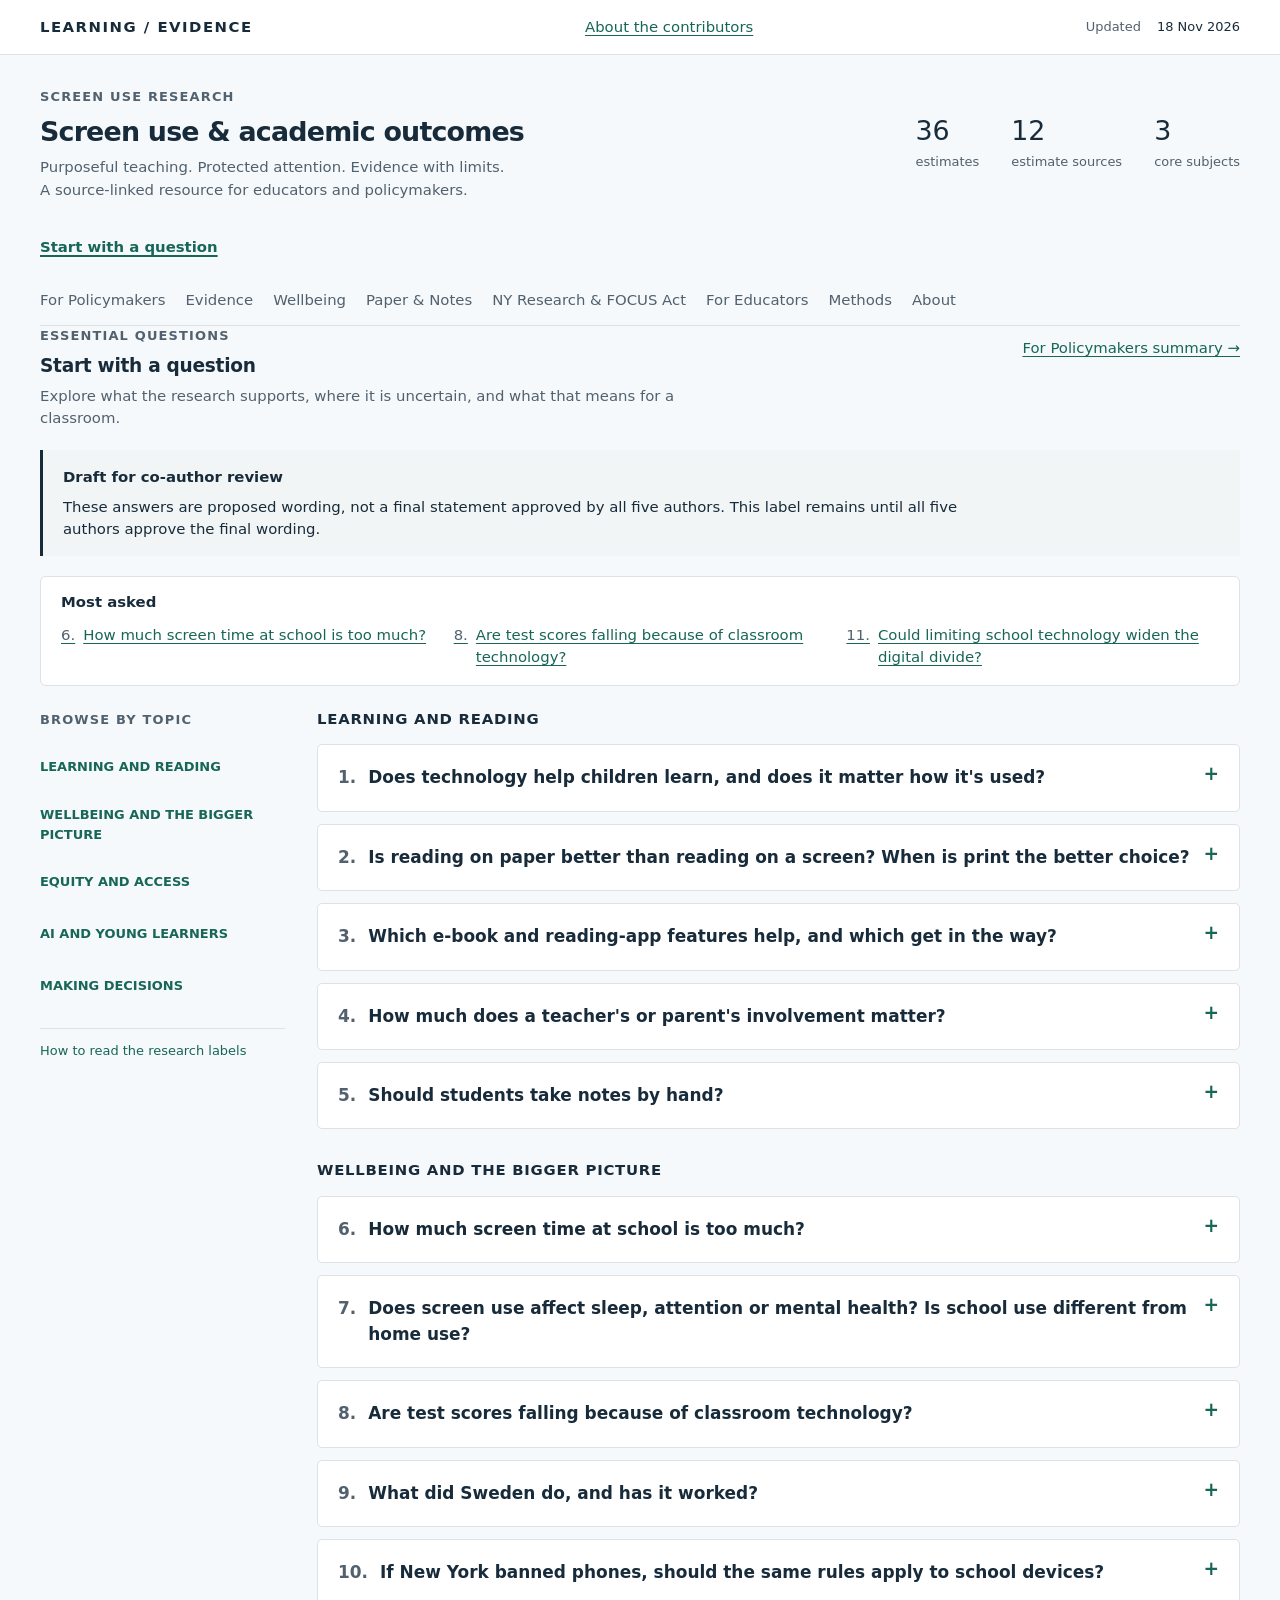
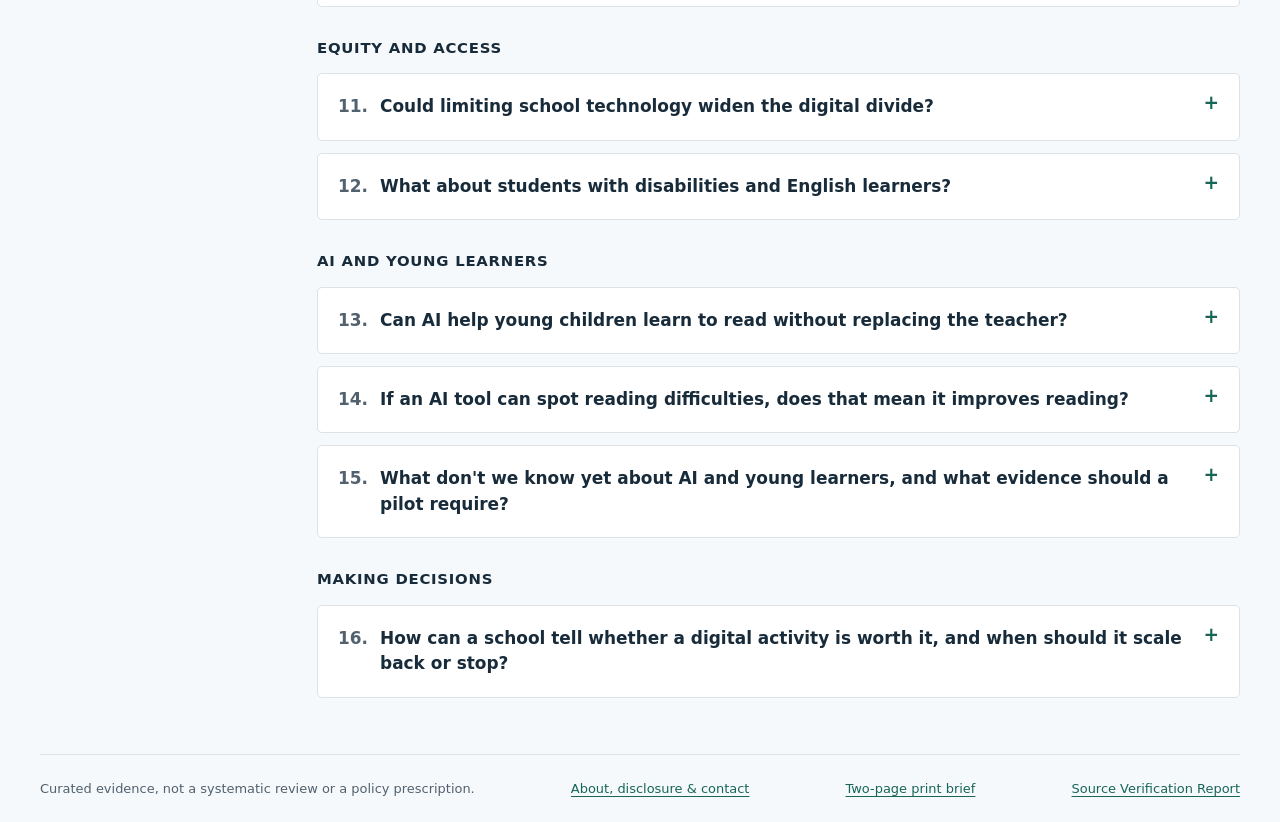
==== site/index.html @ 95aace60 "Publish personalized-instruction evidence and policy updates Co-authored-by: Perplexity <noreply@per" ====
<!doctype html>
<html lang="en">
<head>
  <meta charset="utf-8"><meta name="viewport" content="width=device-width,initial-scale=1">
  <meta name="description" content="Compare goal-directed technology use and screen exposure with source-linked academic evidence, quality assessments and independent cohort filters.">
  <title>Screen use & academic outcomes | Evidence for policymakers</title>
  <link rel="preconnect" href="https://api.fontshare.com">
  <link href="https://api.fontshare.com/v2/css?f[]=satoshi@400,500,700&display=swap" rel="stylesheet">
  <link href="style.css?v=20261117-reading" rel="stylesheet">
  <link href="policy.css?v=20261118-equity" rel="stylesheet">
  <link href="questions.css?v=20261118-questions" rel="stylesheet">
  <script src="data.js" defer></script><script src="policy-data.js?v=20261118-studies" defer></script><script src="personalized-data.js?v=20261118-draft" defer></script><script src="app.js?v=20261118-questions" defer></script><script src="practice.js?v=20261117-policy" defer></script><script src="reading.js?v=20261118-personalized" defer></script><script src="pulling-back.js?v=20261118-studies" defer></script><script src="digital-divide.js?v=20261118-equity" defer></script><script src="study-additions.js?v=20261118-studies" defer></script><script src="questions.js?v=20261118-studies" defer></script><script src="personalized-studies.js?v=20261118-draft" defer></script><script src="policy.js?v=20261118-personalized" defer></script><script src="personalized-integration.js?v=20261118-draft" defer></script>
</head>
<body>
<a class="skip" href="#main">Skip to content</a>
<header class="masthead"><span class="wordmark">LEARNING / EVIDENCE</span><a href="#about" data-view="about">About the contributors</a><span class="edition">Updated <span>18 Nov 2026</span></span></header>
<main id="main" tabindex="-1">
  <section class="intro">
    <div><div class="eyebrow">SCREEN USE RESEARCH</div><h1>Screen use & academic outcomes</h1><p>Purposeful teaching. Protected attention. Evidence with limits.<br class="desktop"> A source-linked resource for educators and policymakers.</p></div>
    <div class="inventory" id="inventory"></div>
  </section>
  <a class="questions-entry" href="#questions" data-view="questions" aria-current="page">Start with a question</a>
  <nav class="tabs" aria-label="Dashboard views">
    <button data-testid="tab-policy" id="tab-policy" aria-pressed="false">For Policymakers</button>
    <button data-testid="tab-explorer" id="tab-explorer" aria-pressed="false">Evidence</button>
    <button data-testid="tab-wellbeing" id="tab-wellbeing" aria-pressed="false">Wellbeing</button>
    <button data-testid="tab-analog" id="tab-analog" aria-pressed="false">Paper &amp; Notes</button>
    <button data-testid="tab-emerging" id="tab-emerging" aria-pressed="false">NY Research &amp; FOCUS Act</button>
    <button data-testid="tab-educators" id="tab-educators" aria-pressed="false" aria-controls="educators">For Educators</button>
    <button data-testid="tab-methods" id="tab-methods" aria-pressed="false">Methods</button>
    <button data-testid="tab-about" id="tab-about" aria-pressed="false">About</button>
  </nav>
  <section id="questions" aria-label="Essential Questions"></section>
  <section id="policy" hidden aria-label="For Policymakers"></section>
  <section id="wellbeing" hidden aria-label="Wellbeing Context"></section>
  <section id="emerging" hidden aria-label="Emerging New York Research and Policy Implications"></section>
  <section id="analog" hidden aria-label="Paper and Note-Taking"></section>
  <section id="about" hidden aria-label="About the contributors"></section>
  <div id="explorer" hidden>
    <div class="scopebar"><div class="presetgroup"><span class="muted">Start with</span><button data-preset="primary" class="preset active">Primary school</button><button data-preset="pisa" class="preset">PISA context</button><button data-preset="umbrella" class="preset">Umbrella findings</button><button data-preset="all" class="preset">All evidence</button></div><button id="reset" class="textbutton" data-testid="button-reset">Reset filters ↺</button></div>
    <aside class="caution"><span class="caution-title">Compare carefully</span><span>Intervention gains ≠ observational associations. PISA points, correlations and standardized effects stay separate. Panels are not head-to-head trials.</span></aside>
    <aside class="audit-notice">Source verification notes identify missing intervals, scope issues and a secondary-only estimate. PISA score differences display as whole points; CSV downloads retain source precision. <a href="#methods" data-view="methods">Read the verification notes before using the numbers.</a></aside>
    <section class="compare" aria-label="Side-by-side evidence comparison"><article class="panel a" id="panel-A"></article><article class="panel b" id="panel-B"></article></section>
    <section class="evidence">
      <div class="tabletop"><div><h2>Evidence register <span id="row-count" class="count"></span></h2><p class="small muted">Rows matching either panel. Select a finding to inspect the evidence.</p></div><div class="tabletools"><label class="searchbox"><span class="sr-only">Search findings, sources or countries</span><input id="search" data-testid="input-search" placeholder="Search findings or countries…" type="search"></label><button id="export" data-testid="button-export" class="outlined">Export CSV ↓</button></div></div>
      <div class="qualitybar"><label><input type="checkbox" id="exclude" data-testid="checkbox-quality"> Hide reporting-concern estimates</label><span>Quality labels are source-reported, not a new grading system.</span></div>
      <div class="tablewrap" tabindex="0" aria-label="Evidence table; scroll horizontally for all columns"><table><thead><tr id="table-head"></tr></thead><tbody id="table-body"></tbody></table></div>
      <div class="tablefoot"><span id="table-status" role="status" aria-live="polite"></span><span>NR = not reported or not extracted · 95% confidence intervals</span></div>
    </section>
    <section class="interpretation"><h2>Read the pattern, not just the number.</h2><div class="interpret-grid">
      <div><span class="micro">PRIMARY SCHOOL</span><h3>Small gains, sensitive to study quality</h3><p>Mobile literacy/numeracy interventions averaged d = 0.24. Removing five high-risk studies reduced the estimate to d = 0.14, with a confidence interval crossing zero. <a href="https://onlinelibrary.wiley.com/doi/10.1002/cl2.1417" target="_blank" rel="noopener">Dorris et al. ↗</a></p></div>
      <div><span class="micro">PISA CONTEXT</span><h3>A mixed pattern: limited use, heavier use and distraction</h3><p>Up to one hour of school learning use was associated with +14 mathematics points; leisure use also had a positive adjusted association (+10), each versus none. Learning use of 5–7 hours versus 3–5 hours was associated with −10 points. These are different observational comparisons, not a recommended dose or causal effects. <a href="https://www.oecd.org/en/publications/pisa-2022-results-volume-ii_a97db61c-en/full-report/component-12.html" target="_blank" rel="noopener">OECD ↗</a> <a href="#record-P4">Inspect heavier-use contrasts</a>.</p></div>
    </div></section>
  </div>
  <section id="educators" hidden aria-labelledby="educators-heading">
    <div class="educators-heading"><h2 id="educators-heading">For Educators</h2><p>Explore classroom applications, examine early-reading research, and reflect on instructional value.</p></div>
    <nav class="educator-tabs" aria-label="Educator tools">
      <button data-testid="tab-practice" id="tab-practice" aria-pressed="false" aria-controls="practice">Research to Classroom Practice</button>
      <button data-testid="tab-added" id="tab-added" aria-pressed="false" aria-controls="added">Instructional Added Value</button>
      <button data-testid="tab-reading" id="tab-reading" aria-pressed="false" aria-controls="reading">Early Reading Evidence</button>
      <button data-testid="tab-reflection" id="tab-reflection" aria-pressed="false" aria-controls="reflection">Added Value &amp; Opportunity Cost</button>
    </nav>
    <section id="practice" hidden aria-label="Research to Classroom Practice"></section>
    <section id="added" hidden aria-label="Instructional Added Value"></section>
    <section id="reading" hidden aria-label="Early Reading Evidence"></section>
    <section id="reflection" hidden aria-label="Added Value and Opportunity Cost"></section>
  </section>
  <section id="methods" hidden></section>
  <footer><span>Curated evidence, not a systematic review or a policy prescription.</span><a href="#about" data-view="about">About, disclosure & contact</a><a href="leave-behind.html">Two-page print brief</a><a href="source-verification-report.md">Source Verification Report</a></footer>
</main>
<dialog id="detail"><div id="detail-content"></div></dialog>
<div id="toast" role="status" aria-live="polite"></div>
</body></html>
---- site/style.css ----
:root{--bg:oklch(98% .005 240);--paper:#fff;--ink:#182b3a;--muted:#52616e;--line:#dce2e6;--soft:#f2f5f6;--active:#176657;--active-tint:#eef7f3;--passive:#9b4c23;--passive-tint:#fff4ed;--warning:#8c382d;--warning-bg:#fff1ed;--font-body:'Satoshi',system-ui,sans-serif;--text-xs:clamp(.75rem,.73rem + .1vw,.8125rem);--text-sm:clamp(.875rem,.85rem + .1vw,.9375rem);--text-base:clamp(1rem,.98rem + .1vw,1.0625rem);--text-lg:clamp(1.125rem,1rem + .2vw,1.25rem);--text-xl:clamp(1.5rem,1.2rem + .6vw,1.875rem);--s1:.25rem;--s2:.5rem;--s3:.75rem;--s4:1rem;--s5:1.25rem;--s6:1.5rem;--s8:2rem;--s10:2.5rem;--s12:3rem}
*{box-sizing:border-box}body{margin:0;background:var(--bg);color:var(--ink);font:400 var(--text-base)/1.5 var(--font-body);font-variant-numeric:tabular-nums lining-nums}button,input,select{font:inherit;color:inherit}button,a,input,select,summary{touch-action:manipulation}button{cursor:pointer}button,input,select{min-height:44px}button{background:none;border:none;font-size:var(--text-sm)}button:hover{background:var(--soft)}a{color:var(--active);text-underline-offset:3px}a:hover{text-decoration-thickness:2px}button:focus-visible,a:focus-visible,select:focus-visible,input:focus-visible,summary:focus-visible,[tabindex]:focus-visible{outline:3px solid #397cba;outline-offset:3px}p{margin:var(--s2) 0 0}h1,h2,h3{margin:0;font-weight:700;line-height:1.25}h1{font-size:var(--text-xl);letter-spacing:-.03em}h2{font-size:var(--text-lg);letter-spacing:-.015em}h3{font-size:var(--text-base)}.small{font-size:var(--text-xs)}.muted{color:var(--muted)}.sr-only{position:absolute;width:1px;height:1px;padding:0;overflow:hidden;clip:rect(0,0,0,0);white-space:nowrap;border:0}.skip{position:fixed;top:-70px;z-index:100;background:var(--paper);padding:var(--s3)}.skip:focus{top:0}.masthead{display:flex;align-items:center;justify-content:space-between;padding:var(--s4) var(--s10);background:var(--paper);border-bottom:1px solid var(--line)}.wordmark{font-size:var(--text-sm);font-weight:700;letter-spacing:.10em}.edition{font-size:var(--text-xs);color:var(--muted)}.edition span{margin-left:var(--s3);color:var(--ink)}main{max-width:1600px;margin:auto;padding:0 var(--s10)}.intro{display:flex;justify-content:space-between;gap:var(--s8);align-items:center;padding:var(--s8) 0 var(--s6)}.eyebrow,.micro{font-size:var(--text-xs);letter-spacing:.09em;font-weight:700;color:var(--muted)}.eyebrow{margin-bottom:var(--s2)}.intro p{font-size:var(--text-sm);color:var(--muted)}.inventory{display:flex;gap:var(--s8);flex-shrink:0}.inventory strong{display:block;font-size:var(--text-xl);font-weight:500;line-height:1.2}.inventory span{font-size:var(--text-xs);color:var(--muted)}.tabs{display:flex;gap:var(--s6);border-bottom:1px solid var(--line)}.tabs button{padding:var(--s3) 0;border-bottom:2px solid transparent;color:var(--muted)}.tabs button.selected{color:var(--ink);border-color:var(--ink);font-weight:700}.scopebar{display:flex;justify-content:space-between;align-items:center;gap:var(--s3);padding:var(--s5) 0 var(--s4)}.presetgroup{display:flex;align-items:center;gap:var(--s2);flex-wrap:wrap;font-size:var(--text-xs)}.preset{border:1px solid var(--line);border-radius:5px;background:var(--paper);padding:var(--s2) var(--s3);font-size:var(--text-xs)}.preset.active{background:var(--ink);border-color:var(--ink);color:white}.textbutton{white-space:nowrap;font-size:var(--text-xs);padding:var(--s2)}.caution{display:flex;gap:var(--s4);padding:var(--s3) var(--s4);background:#f0f3f5;border:1px solid var(--line);font-size:var(--text-xs);border-radius:4px;margin-bottom:var(--s5);color:#425260}.caution-title{font-weight:700;white-space:nowrap;color:var(--ink)}.compare{display:grid;grid-template-columns:minmax(0,1fr) minmax(0,1fr);gap:var(--s5);align-items:start}.panel{border:1px solid var(--line);border-radius:7px;background:var(--paper);overflow:hidden;min-width:0;--panel:var(--active);--tint:var(--active-tint)}.panel.b{--panel:var(--passive);--tint:var(--passive-tint)}.panelheader{display:flex;align-items:center;justify-content:space-between;gap:var(--s3);background:var(--tint);padding:var(--s4) var(--s5);border-bottom:1px solid var(--line)}.panelname{display:flex;align-items:center;gap:var(--s3)}.letter{font-weight:700;color:var(--panel);font-size:var(--text-base);border:1px solid currentColor;width:28px;height:28px;display:grid;place-items:center;border-radius:4px}.panelheader h2{font-size:var(--text-base)}.panelheader .small{color:var(--panel);font-weight:700}.filtergrid{display:grid;grid-template-columns:repeat(3,minmax(0,1fr));gap:var(--s3);padding:var(--s4) var(--s5)}label.filter{display:flex;flex-direction:column;gap:var(--s1);min-width:0;font-size:var(--text-xs);color:var(--muted)}select,input{width:100%;border:1px solid #cbd4da;border-radius:4px;background:var(--paper);padding:var(--s2);font-size:var(--text-xs);min-width:0}select{padding-right:var(--s5)}.rangebox{display:flex;align-items:center;gap:var(--s1)}.rangebox input{width:50%;padding:var(--s2)}.rangebox input:disabled{background:var(--soft);color:var(--muted);cursor:not-allowed}.filterhint{padding:0 var(--s5) var(--s3);font-size:var(--text-xs);color:var(--muted)}.plotarea{padding:var(--s4) var(--s5);border-top:1px solid var(--line);min-height:270px}.plotheading{display:flex;align-items:baseline;justify-content:space-between;gap:var(--s3);margin-bottom:var(--s3);font-size:var(--text-xs)}.plotheading strong{font-size:var(--text-sm)}.plotgroup{margin-bottom:var(--s4)}.grouplabel{font-size:var(--text-xs);color:var(--muted);margin-bottom:var(--s1)}.plotrow{display:grid;grid-template-columns:minmax(100px,1.4fr) minmax(100px,1fr) 56px;gap:var(--s3);align-items:center;min-height:44px;width:100%;text-align:left;padding:var(--s2) 0;font-size:var(--text-xs);border-top:1px solid #edf0f2}.plotrow:hover{background:var(--tint)}.plotlabel{line-height:1.3}.plotlabel small{display:block;color:var(--warning);font-size:var(--text-xs);margin-top:var(--s1)}.plotrow svg{width:100%;height:24px;overflow:visible}.plotrow .value{font-weight:700;text-align:right;color:var(--panel)}.axis{display:grid;grid-template-columns:minmax(100px,1.4fr) minmax(100px,1fr) 56px;gap:var(--s3);font-size:var(--text-xs);color:var(--muted);margin-bottom:var(--s2)}.ticks{display:flex;justify-content:space-between}.plotnote{font-size:var(--text-xs);color:var(--muted);margin-top:var(--s2)}.more{width:100%;min-height:36px;color:var(--panel);font-size:var(--text-xs);text-align:left;padding:var(--s1) 0;text-decoration:underline;text-underline-offset:3px}.empty{padding:var(--s8) var(--s4);text-align:center;color:var(--muted);font-size:var(--text-sm)}.empty strong{display:block;color:var(--ink);margin-bottom:var(--s2)}.empty button{margin-top:var(--s3);border:1px solid var(--line);border-radius:4px;padding:var(--s2) var(--s4)}.error{color:var(--warning)}.evidence{margin-top:var(--s8);background:var(--paper);border:1px solid var(--line);border-radius:7px;overflow:hidden}.tabletop{padding:var(--s5);display:flex;justify-content:space-between;align-items:center;gap:var(--s4)}.count{font-size:var(--text-xs);font-weight:500;background:var(--soft);padding:var(--s1) var(--s2);border-radius:4px;margin-left:var(--s2);vertical-align:middle}.tabletools{display:flex;align-items:center;gap:var(--s3)}.searchbox{width:250px}.searchbox input{font-size:var(--text-sm);padding:var(--s2) var(--s3)}.outlined{border:1px solid #cbd4da;background:var(--paper);padding:var(--s2) var(--s4);border-radius:4px;white-space:nowrap;font-size:var(--text-xs)}.qualitybar{display:flex;justify-content:space-between;gap:var(--s4);align-items:center;padding:0 var(--s5) var(--s4);font-size:var(--text-xs);color:var(--muted)}.qualitybar label{display:flex;align-items:center;gap:var(--s2);min-height:44px;cursor:pointer}.qualitybar input{width:16px;height:16px;min-height:16px;accent-color:var(--active)}.tablewrap{width:100%;overflow-x:auto;overscroll-behavior:contain}table{border-collapse:collapse;width:100%;font-size:var(--text-xs);min-width:1170px}th{background:var(--soft);text-align:left;border-block:1px solid var(--line);font-weight:500;color:var(--muted);white-space:nowrap}th button{width:100%;text-align:left;min-height:44px;padding:var(--s2) var(--s3);font-size:var(--text-xs)}th:first-child{padding-left:var(--s4)}td{padding:var(--s3);border-bottom:1px solid #e8edef;vertical-align:top}td:first-child{padding-left:var(--s5)}td.finding{min-width:250px;max-width:320px}.finding button{display:block;padding:0;min-height:28px;text-align:left;font-size:var(--text-sm);font-weight:700;line-height:1.4}.finding button:hover{text-decoration:underline;background:none}.finding .ref{display:block;margin-top:var(--s1);font-size:var(--text-xs);color:var(--muted)}.badges{display:flex;gap:var(--s1);margin-top:var(--s2);align-items:center}.badge{display:inline-block;padding:2px var(--s2);font-size:var(--text-xs);border-radius:3px;white-space:nowrap;background:var(--soft);color:var(--muted)}.badge.A{background:var(--active-tint);color:var(--active)}.badge.B{background:var(--passive-tint);color:var(--passive)}.estimate{font-weight:700;font-size:var(--text-sm);white-space:nowrap}.ci{color:var(--muted);display:block;white-space:nowrap;margin-top:var(--s1)}.quality{display:block;max-width:150px;line-height:1.4}.quality.flag{color:var(--warning)}.contextcell{max-width:180px}.samplecell{min-width:130px;max-width:170px}.samplecell small{display:block;color:var(--muted);font-size:var(--text-xs);margin-top:var(--s1)}.tablefoot{display:flex;justify-content:space-between;gap:var(--s4);padding:var(--s3) var(--s5);font-size:var(--text-xs);color:var(--muted)}.interpretation{padding:var(--s8) 0 var(--s4)}.interpret-grid{display:grid;grid-template-columns:1fr 1fr;gap:var(--s12);margin-top:var(--s5)}.interpret-grid h3{margin-top:var(--s2)}.interpret-grid p{font-size:var(--text-sm);color:var(--muted);line-height:1.65}.interpret-grid a{white-space:nowrap}footer{display:flex;justify-content:space-between;gap:var(--s4);padding:var(--s6) 0;margin-top:var(--s6);border-top:1px solid var(--line);font-size:var(--text-xs);color:var(--muted)}#methods{padding-top:var(--s6)}.methods-top{max-width:900px}.methods-top p{font-size:var(--text-sm);color:var(--muted);line-height:1.7}.method-grid{display:grid;grid-template-columns:1fr 1fr;gap:var(--s8);margin:var(--s6) 0 var(--s8)}.method-grid p,.method-grid li{font-size:var(--text-sm);color:var(--muted);line-height:1.65}.method-grid h3{margin-bottom:var(--s2)}.method-grid ul{padding-left:var(--s5);margin:var(--s2) 0}.source-list{margin-top:var(--s4);border-top:1px solid var(--line)}.source-item{display:grid;grid-template-columns:190px minmax(0,1fr);gap:var(--s6);padding:var(--s5) 0;border-bottom:1px solid var(--line)}.source-item p{font-size:var(--text-sm);color:var(--muted)}.source-item h3{font-size:var(--text-base)}.source-item a{display:inline-block;min-height:36px;padding-top:var(--s2);font-size:var(--text-sm);margin-right:var(--s4)}.source-label{font-size:var(--text-sm);font-weight:700}.source-label span{display:block;font-size:var(--text-xs);font-weight:400;color:var(--muted);margin-top:var(--s2)}dialog{border:none;padding:0;border-radius:8px;width:min(730px,calc(100% - 32px));max-height:90dvh;background:var(--paper);color:var(--ink);box-shadow:0 20px 80px #172c3b40;overscroll-behavior:contain}dialog::backdrop{background:#152c3a80}.detailhead{padding:var(--s6);border-bottom:1px solid var(--line);display:flex;gap:var(--s4);justify-content:space-between;align-items:flex-start}.detailhead h2{margin-top:var(--s2)}.close{font-size:var(--text-lg);border:1px solid var(--line);border-radius:4px;min-width:44px}.detailbody{padding:var(--s6)}.detail-number{font-size:var(--text-xl);font-weight:700}.detail-number span{font-size:var(--text-sm);font-weight:400;color:var(--muted)}.detailgrid{display:grid;grid-template-columns:1fr 1fr;gap:var(--s5);margin:var(--s6) 0}.detailgrid dt{font-size:var(--text-xs);color:var(--muted);margin-bottom:var(--s1)}.detailgrid dd{margin:0;font-size:var(--text-sm)}.detailnote{padding:var(--s4);background:var(--soft);font-size:var(--text-sm);line-height:1.6;margin-bottom:var(--s4)}.detailbody h3{margin-top:var(--s5)}.detailbody p{font-size:var(--text-sm);color:var(--muted)}.detail-links{display:flex;gap:var(--s5);flex-wrap:wrap;margin-top:var(--s5)}.detail-links a{min-height:44px;display:flex;align-items:center;font-size:var(--text-sm)}#toast{position:fixed;bottom:var(--s5);left:50%;transform:translateX(-50%);background:var(--ink);color:white;padding:var(--s3) var(--s5);border-radius:4px;font-size:var(--text-sm);display:none;z-index:50;max-width:90vw}
@media(min-width:1600px){main{padding-inline:var(--s12)}}@media(max-width:1100px){main{padding-inline:var(--s5)}.masthead{padding-inline:var(--s5)}.inventory{gap:var(--s5)}.plotrow,.axis{grid-template-columns:minmax(100px,1.2fr) minmax(90px,1fr) 52px;gap:var(--s2)}.tabletop{align-items:flex-start}.tabletools{flex-wrap:wrap;justify-content:flex-end}.searchbox{width:210px}.qualitybar{align-items:flex-start}.qualitybar span{max-width:45%}.intro p{max-width:620px}.desktop{display:none}}
@media(max-width:760px){main{padding-inline:var(--s4)}.masthead{padding:var(--s3) var(--s4)}.wordmark{font-size:var(--text-xs);letter-spacing:.05em}.edition{font-size:var(--text-xs);text-align:right}.edition span{display:block;margin:0}.intro{display:block;padding:var(--s6) 0 var(--s5)}.inventory{margin-top:var(--s5);gap:var(--s8)}.inventory strong{font-size:var(--text-lg)}h1{max-width:400px}.tabs{gap:var(--s6)}.scopebar{display:block}.scopebar .textbutton{margin-top:var(--s2);padding-left:0}.presetgroup>.muted{width:100%}.preset{font-size:var(--text-xs)}.caution{display:block}.caution-title{display:block;margin-bottom:var(--s1)}.compare{grid-template-columns:1fr;gap:var(--s5)}.panelheader{padding:var(--s4)}.filtergrid{padding:var(--s4);gap:var(--s3);grid-template-columns:repeat(2,minmax(0,1fr))}.filterhint{padding-inline:var(--s4)}.plotarea{padding:var(--s4);min-height:0}.plotrow,.axis{grid-template-columns:minmax(100px,1.2fr) minmax(80px,1fr) 48px;gap:var(--s2)}.tabletop{display:block;padding:var(--s4)}.tabletools{margin-top:var(--s4);justify-content:flex-start}.searchbox{width:100%}.qualitybar{display:block;padding:0 var(--s4) var(--s4)}.qualitybar span{display:block;max-width:none}.tablefoot{display:block;padding:var(--s3) var(--s4)}.tablefoot>span{display:block;margin-bottom:var(--s1)}.interpret-grid{grid-template-columns:1fr;gap:var(--s6)}footer{display:block}footer>span{display:block;margin-bottom:var(--s2)}.method-grid{grid-template-columns:1fr;gap:var(--s6)}.source-item{grid-template-columns:1fr;gap:var(--s3)}.detailhead,.detailbody{padding:var(--s5)}.detailgrid{grid-template-columns:1fr 1fr;gap:var(--s4)}.detail-number span{display:block;margin-top:var(--s1)}}
.ticks{display:block;position:relative;height:20px}.ticks span{position:absolute;transform:translateX(-50%);white-space:nowrap}
@media(prefers-reduced-motion:reduce){*{scroll-behavior:auto!important}}

/* Practice and reflection retain the existing evidence explorer's visual system. */
/* Added-value explanations and balanced early-reading collection. */
.tabs{flex-wrap:wrap;column-gap:var(--s5);row-gap:0}
#added,#reading{padding-top:var(--s6)}
.practice-navigation{display:flex;gap:var(--s3);flex-wrap:wrap;margin:var(--s4) 0}
.role-grid{display:grid;grid-template-columns:repeat(3,minmax(0,1fr));gap:var(--s5);margin:var(--s5) 0}
.role-grid>div{border-top:2px solid var(--line);padding-top:var(--s4)}
.role-grid>div:nth-child(2){border-top-color:var(--active)}
.role-grid p{font-size:var(--text-sm);color:var(--muted);line-height:1.65}
.added-workspace{display:grid;grid-template-columns:minmax(0,1.1fr) minmax(0,.9fr);gap:var(--s8);align-items:start;margin-top:var(--s6)}
.added-workspace form{min-width:0}
.explanation-preview{min-width:0;background:var(--paper);border:1px solid var(--line);border-top:3px solid var(--active);border-radius:5px;padding:var(--s5)}
.explanation-preview .empty{padding-inline:0}
.explanation-preview button{white-space:normal}
.explanation-preview .textbutton{display:block;text-align:left;margin-top:var(--s3)}
#explanation-output{overflow-wrap:anywhere;font-size:var(--text-sm)}
#explanation-output section{border-top:1px solid var(--line);padding:var(--s4) 0}
#explanation-output h4{font-size:var(--text-sm);margin:0 0 var(--s2)}
#explanation-output p{white-space:pre-wrap;line-height:1.65;margin:var(--s2) 0}
#added-status{color:var(--active);min-height:1.5em}
button:disabled{cursor:not-allowed;opacity:.75;background:var(--soft);color:var(--muted)}
.example-rationale{font-size:var(--text-sm);line-height:1.7;max-width:850px}
.reading-filterbar{display:flex;align-items:end;gap:var(--s4);flex-wrap:wrap}
.reading-filterbar label{flex:1;min-width:180px;max-width:350px}
.reading-filterbar select{font-size:var(--text-sm)}
.reading-record{background:var(--paper);border:1px solid var(--line);border-radius:6px;padding:var(--s5);margin-top:var(--s5);overflow-wrap:anywhere}
.reading-record-head{display:flex;gap:var(--s5);justify-content:space-between;align-items:start}
.reading-record-head>div{max-width:850px}
.reading-record-head>a{font-size:var(--text-xs);flex-shrink:0;min-height:44px;display:flex;align-items:center}
.reading-record h4{font-size:var(--text-sm);margin:var(--s3) 0}
.reading-takeaway{font-size:var(--text-base);font-weight:700;color:var(--active)}
.reading-comparison{display:grid;grid-template-columns:1fr 1fr;gap:var(--s6)}
.reading-comparison p,.reading-caution p,.reading-application p{font-size:var(--text-sm);line-height:1.65}
.reading-caution{border-left:2px solid var(--line);padding-left:var(--s5)}
.reading-application{padding:var(--s4);margin-top:var(--s4);background:var(--active-tint);border-radius:4px}
.reading-application .provenance{color:var(--active)}
.reading-application .outlined{white-space:normal;text-align:left}
.reading-record .research-context{margin-top:0}
@media(max-width:1000px){.added-workspace{gap:var(--s5)}.reading-record-head{display:block}.reading-record-head>a{display:inline}}
@media(max-width:760px){.role-grid,.added-workspace,.reading-comparison{grid-template-columns:1fr}.role-grid{gap:var(--s2)}.role-grid>div{padding-top:var(--s3)}.reading-record,.explanation-preview{padding:var(--s4)}.reading-caution{padding-left:0;border-left:0;border-top:1px solid var(--line)}.reading-comparison{gap:var(--s2)}.reading-filterbar{display:grid;grid-template-columns:1fr}.reading-filterbar label{max-width:none;min-width:0}.reading-filterbar button{justify-self:start}.practice-navigation .outlined{white-space:normal;text-align:left}.reading-record .small{line-height:1.65}}
[hidden]{display:none!important}
textarea{font:inherit;color:var(--ink);width:100%;min-width:0;resize:vertical;border:1px solid #b6c3ca;border-radius:4px;background:var(--paper);padding:var(--s3);line-height:1.55}
textarea:focus-visible{outline:3px solid #397cba;outline-offset:3px}
#practice,#reflection{padding-top:var(--s6)}
.practice-top{max-width:900px;margin-bottom:var(--s5)}
.practice-top p{font-size:var(--text-sm);color:var(--muted);line-height:1.7}
.practice-toolbar{display:flex;justify-content:space-between;align-items:end;gap:var(--s5);padding-bottom:var(--s5);border-bottom:1px solid var(--line)}
.practice-toolbar label{width:min(100%,600px)}
.practice-toolbar select{font-size:var(--text-sm)}
.practice-title{margin:var(--s5) 0 var(--s4)}
.practice-title h3{font-size:var(--text-lg);margin-top:var(--s2)}
.practice-grid{display:grid;grid-template-columns:minmax(0,.85fr) minmax(0,1.15fr);gap:var(--s5);align-items:start}
.practice-grid article{padding:var(--s5);border:1px solid var(--line);border-radius:6px;background:var(--paper);min-width:0}
.practice-grid article.application{border-top:3px solid var(--active);background:var(--active-tint)}
.provenance{font-size:var(--text-xs);font-weight:700;letter-spacing:.06em;color:var(--muted);margin-bottom:var(--s3)}
.application .provenance{color:var(--active)}
.practice-grid p,.practice-fields,.practice-bridge p,.reflection-foundation p{font-size:var(--text-sm);line-height:1.65}
.reported p{margin-top:var(--s4)}
.reported a,.reflection-foundation a{display:inline;overflow-wrap:anywhere}
.practice-limit{border-top:1px solid var(--line);margin:var(--s5) 0;padding-top:var(--s4)}
.practice-limit h4{font-size:var(--text-sm);margin:0}
.practice-limit p{color:var(--muted);margin-top:var(--s2)}
.practice-fields{margin:var(--s4) 0 0}
.practice-fields>div+div{margin-top:var(--s4)}
.practice-fields dt{font-weight:700}
.practice-fields dd{margin:var(--s1) 0 0}
.practice-bridge{display:grid;grid-template-columns:1fr 1fr;gap:var(--s8);padding:var(--s5) 0;border-bottom:1px solid var(--line)}
.practice-bridge p{color:var(--muted)}
.practice-action{padding:var(--s5) 0}
.primary-action{background:var(--active);color:white;padding:var(--s3) var(--s4);border:1px solid var(--active);border-radius:4px;text-align:left}
.primary-action:hover{background:#104e42}
.research-context{border-block:1px solid var(--line);margin-top:var(--s3);padding:var(--s4) 0}
.research-context summary{cursor:pointer;font-weight:700;font-size:var(--text-sm);min-height:44px;padding:var(--s3) 0}
.research-context .source-item a,.practice-methods .source-item a{display:inline;min-height:0;margin:0;padding:0}
.practice-methods{margin-top:var(--s8)}
.reflection-context{background:var(--paper);border:1px solid var(--line);border-radius:4px;padding:var(--s4);margin-bottom:var(--s5)}
.reflection-context p:first-child{font-size:var(--text-sm);margin-top:0;font-weight:700}
#reflection-form{max-width:1100px}
.reflection-field{display:block;margin:var(--s5) 0}
.reflection-field>span{display:block;font-size:var(--text-sm);font-weight:700}
.reflection-field small{display:block;color:var(--muted);font-size:var(--text-xs);margin:var(--s1) 0 var(--s2)}
.reflection-field textarea{display:block;font-size:var(--text-sm)}
.preserve{padding:var(--s4) var(--s5);margin:var(--s6) 0;border:1px solid var(--line);border-radius:4px;background:var(--paper);min-width:0}
.preserve legend{font-size:var(--text-base);font-weight:700;padding-inline:var(--s2);max-width:100%}
.preserve-grid{display:grid;grid-template-columns:1fr 1fr;gap:0 var(--s5)}
.preserve-grid .reflection-field{margin:var(--s4) 0 0;min-width:0}
.preserve-grid .reflection-field:last-child{grid-column:1/-1}
.reflection-actions{display:flex;gap:var(--s3);flex-wrap:wrap}
.clear-prompt{margin-top:var(--s4);padding:var(--s4);background:var(--warning-bg);border:1px solid var(--line);font-size:var(--text-sm)}
.clear-prompt button{margin:var(--s3) var(--s2) 0 0}
#reflection-status{min-height:1.5em;color:var(--active);margin-top:var(--s3)}
.reflection-foundation{border-top:1px solid var(--line);margin-top:var(--s6);padding-top:var(--s5);max-width:1100px}
.reflection-foundation p{color:var(--muted)}
@media(max-width:1000px){.tabs{gap:var(--s4)}.tabs button{font-size:var(--text-xs);text-align:left}.practice-toolbar{display:block}.practice-toolbar>span{display:block;margin-top:var(--s3)}}
@media(max-width:760px){.tabs{display:grid;grid-template-columns:minmax(0,1fr) minmax(0,1fr);gap:var(--s1) var(--s4)}.tabs button{padding:var(--s3) 0;min-height:54px;font-size:var(--text-xs)}.practice-grid,.practice-bridge,.preserve-grid{grid-template-columns:1fr}.practice-bridge{gap:var(--s5)}.practice-grid article{padding:var(--s4)}.practice-toolbar label{width:100%}.practice-toolbar select{font-size:var(--text-xs)}.preserve{padding:var(--s3);margin-inline:0}.preserve legend{font-size:var(--text-sm)}.practice-action .primary-action{width:100%}.practice-title .micro{letter-spacing:.03em}}
---- site/policy.css ----
/* Policy views share the established dashboard type, spacing and color tokens. */
.wellbeing-topics{display:flex;flex-wrap:wrap;align-items:center;gap:var(--s3) var(--s5);font-size:var(--text-sm);margin-bottom:var(--s5)}
.wellbeing-topics span{color:var(--muted)}
.wellbeing-topics a{display:inline-flex;align-items:center;min-height:44px}
.equity-card{padding:var(--s6);margin-bottom:var(--s6);background:var(--paper);border:1px solid var(--line);border-top:4px solid var(--active);border-radius:6px;scroll-margin-top:24px}
.equity-card:focus{outline:none}
.equity-card:focus-visible{outline:3px solid var(--active);outline-offset:4px}
.equity-card h3{font-size:var(--text-lg);margin-bottom:var(--s4)}
.equity-card h4{font-size:var(--text-base);line-height:1.4;margin:0}
.equity-card p{max-width:100ch}
.equity-divides{display:grid;grid-template-columns:repeat(3,minmax(0,1fr));gap:var(--s5)}
.equity-divides>section{padding:var(--s4);background:var(--soft);border-radius:4px}
.equity-divides p,.equity-policy p{font-size:var(--text-sm);line-height:1.65}
.equity-section{margin-top:var(--s6);padding-top:var(--s5);border-top:1px solid var(--line)}
.equity-policy{display:grid;grid-template-columns:repeat(3,minmax(0,1fr));gap:var(--s5);margin-top:var(--s5)}
.equity-sources{margin-top:var(--s6);border-top:1px solid var(--line);padding-top:var(--s4)}
.equity-sources summary{cursor:pointer;font-weight:700;padding:var(--s3) 0}
.equity-source-list{display:grid;grid-template-columns:1fr 1fr;gap:var(--s5);margin:var(--s5) 0}
.equity-source-list section{padding-top:var(--s3);border-top:1px solid var(--line)}
.equity-source-list p{font-size:var(--text-sm)}
.equity-card a{overflow-wrap:anywhere}
@media(max-width:1000px){.equity-divides,.equity-policy{grid-template-columns:1fr}.equity-policy section+section{border-top:1px solid var(--line);padding-top:var(--s4)}}
@media(max-width:700px){.equity-card{padding:var(--s4)}.equity-source-list{grid-template-columns:1fr}}
.pulling-back-card{padding:var(--s6);margin-bottom:var(--s6);background:var(--paper);border:1px solid var(--line);border-top:4px solid var(--ink);border-radius:6px;scroll-margin-top:24px}
.pulling-back-card:focus{outline:none}
.pulling-back-card:focus-visible{outline:3px solid var(--accent);outline-offset:4px}
.pulling-back-card .skeptic-card{background:var(--soft);padding:var(--s5);border-radius:4px}
.pulling-back-card h3{font-size:var(--text-lg);line-height:1.4}
.pulling-back-card .claims{display:grid;grid-template-columns:repeat(3,minmax(0,1fr));gap:var(--s5);margin-top:var(--s5)}
.pulling-back-card .claim-num{display:inline-flex;align-items:center;justify-content:center;width:28px;height:28px;border:1px solid var(--line);border-radius:50%;font-size:var(--text-sm);font-weight:700;margin-bottom:var(--s3)}
.pulling-back-card h4{font-size:var(--text-base);line-height:1.4;margin:0}
.pulling-back-card .claim p{font-size:var(--text-sm);line-height:1.65}
.pulling-back-card .claim .source-line{font-size:var(--text-xs)}
.pulling-back-card .table-title{margin:var(--s6) 0 var(--s4)}
.pulling-back-card .weigh{width:100%;min-width:0;table-layout:fixed;font-size:var(--text-sm)}
.pulling-back-card .weigh th,.pulling-back-card .weigh td{padding:var(--s4);vertical-align:top;white-space:normal}
.pulling-back-card .weigh th:first-child{width:18%}
.pulling-back-card .weigh ul{margin:0;padding-left:18px}
.pulling-back-card .weigh li{margin-bottom:var(--s4);line-height:1.6}
.pulling-back-card .weigh li:last-child{margin-bottom:0}
.pulling-back-card .agree{background:#f3f8f5}
.pulling-back-card .differ{background:#faf8f3}
.pulling-back-card a{overflow-wrap:anywhere}
.pulling-back-card .bottom-line{margin-top:var(--s6);border-left:4px solid var(--accent);padding:var(--s5);background:var(--soft)}
@media(max-width:1000px){.pulling-back-card .claims{grid-template-columns:1fr}.pulling-back-card .claim+.claim{border-top:1px solid var(--line);padding-top:var(--s4)}}
@media(max-width:700px){.pulling-back-card{padding:var(--s4)}.pulling-back-card .skeptic-card,.pulling-back-card .bottom-line{padding:var(--s4)}.pulling-back-card .weigh{min-width:760px}.pulling-back-card .tablewrap{overflow-x:auto}}
[hidden]{display:none!important}
.policy-section{padding:var(--s6) 0}
.policy-heading{max-width:1000px;margin-bottom:var(--s6)}
.policy-heading h2{font-size:var(--text-xl)}
.policy-heading p{max-width:85ch}
.policy-lede{background:var(--ink);color:white;padding:var(--s6);border-radius:6px;margin-bottom:var(--s6)}
.policy-lede h2{font-size:var(--text-xl);max-width:50ch}
.policy-lede p{max-width:90ch}
.policy-lede .eyebrow{color:#d3e3e8}
.policy-lede a{color:#e0f5ed}
.policy-columns{display:grid;grid-template-columns:1fr 1fr;gap:var(--s6)}
.policy-column{border-top:3px solid var(--ink)}
.policy-column>h3{padding:var(--s4) 0;font-size:var(--text-lg)}
.policy-finding{padding:var(--s4) 0;border-top:1px solid var(--line)}
.policy-finding p{font-size:var(--text-base)}
.source-line{font-size:var(--text-xs);color:var(--muted);margin-top:var(--s3)}
.policy-limits,.scope-note,.audit-notice{padding:var(--s4);border-left:3px solid var(--muted);background:var(--soft);margin:var(--s4) 0;font-size:var(--text-sm)}
.audit-notice{border-color:#9b4c23;background:#fff4ed;color:#442d21}
.policy-limits h3{margin-bottom:var(--s2)}
.question-strip{display:grid;grid-template-columns:repeat(4,minmax(0,1fr));gap:var(--s4);margin:var(--s5) 0}
.question-strip>div{padding:var(--s4);border:1px solid var(--line);background:var(--paper)}
.question-strip p{font-size:var(--text-sm)}
.policy-actions{display:flex;flex-wrap:wrap;gap:var(--s3);align-items:center;margin:var(--s5) 0}
.policy-actions a{padding:var(--s3) var(--s4);border:1px solid var(--line);border-radius:4px;background:white;font-size:var(--text-sm)}
.evidence-card{padding:var(--s5) 0;border-top:1px solid var(--line)}
.evidence-card h3{font-size:var(--text-lg);margin-bottom:var(--s2)}
.evidence-card dl{display:grid;grid-template-columns:1fr 1fr;gap:var(--s4);margin:var(--s4) 0}
.evidence-card dt{font-size:var(--text-xs);font-weight:700;color:var(--muted)}
.evidence-card dd{margin:var(--s1) 0 0;font-size:var(--text-sm)}
.evidence-card .limitation{border-left:3px solid var(--line);padding-left:var(--s4)}
.crosswalk{min-width:850px;font-size:var(--text-sm)}
.crosswalk th{padding:var(--s3)}
.crosswalk td{width:25%;padding:var(--s4);min-width:160px}
.bio-grid{display:grid;grid-template-columns:1fr 1fr;gap:var(--s6);margin:var(--s6) 0}
.bio-grid article{border-top:1px solid var(--line);padding-top:var(--s4)}
.about-credit{max-width:1100px;line-height:1.5!important}
.about-block{max-width:1000px;margin:var(--s6) 0}
.about-block h3{margin-bottom:var(--s2)}
.citation{overflow-wrap:anywhere;background:var(--paper);padding:var(--s4);border:1px solid var(--line)}
.audit-list{padding-left:var(--s5)}
.audit-list li{margin:var(--s3) 0;font-size:var(--text-sm)}
.masthead>a{font-size:var(--text-sm)}
body[data-view=policy] #inventory{display:none}
.tabs{gap:0 var(--s5);flex-wrap:wrap}
.tabs button{font-size:var(--text-sm);white-space:nowrap}
.educators-heading{padding-top:var(--s6)}
.educators-heading p{font-size:var(--text-sm);color:var(--muted)}
.educator-tabs{display:flex;flex-wrap:wrap;gap:var(--s2);padding:var(--s4) 0;border-bottom:1px solid var(--line)}
.educator-tabs button{padding:var(--s2) var(--s3);border:1px solid var(--line);border-radius:4px;background:var(--paper);font-size:var(--text-sm);text-align:left}
.educator-tabs button:hover{background:var(--soft)}
.educator-tabs button.selected{background:var(--active-tint);border-color:var(--active);color:var(--active);font-weight:700}
.plotrow,.axis{grid-template-columns:minmax(80px,1.4fr) minmax(50px,1fr) minmax(60px,.9fr)}
.plotrow .value,.detail-number{overflow-wrap:anywhere}
@media(max-width:900px){.question-strip{grid-template-columns:1fr 1fr}.masthead{flex-wrap:wrap;gap:var(--s2)}}
@media(max-width:760px){
 .tabs{display:flex;flex-wrap:wrap;overflow:visible;gap:0 var(--s4);padding-bottom:var(--s1)}
 .tabs button{white-space:nowrap;min-height:48px;font-size:var(--text-sm);flex-shrink:0}
 .educator-tabs{display:grid;grid-template-columns:1fr 1fr}
 .educator-tabs button{min-width:0}
 .policy-columns,.bio-grid,.evidence-card dl{grid-template-columns:1fr}
 .policy-lede{padding:var(--s4)}
 .policy-section{padding-top:var(--s5)}
 .policy-column{margin-bottom:var(--s4)}
 .masthead .edition{display:none}
 .masthead{padding:var(--s3) var(--s4)}
 .masthead>a{font-size:var(--text-xs)}
 .policy-actions a{width:100%}
 footer{flex-wrap:wrap}
}
@media print{
 .masthead,.tabs,.educator-tabs,.inventory,footer,.skip,.policy-actions{display:none!important}
 body{background:white;color:#182b3a;font-size:11pt}
 main{padding:0;max-width:none}
 .intro{padding:0 0 12pt}
 .policy-lede{background:white;color:#182b3a;border:1px solid #52616e}
 .policy-lede .eyebrow{color:#52616e}
 .policy-columns{gap:16pt}
 .policy-finding,.evidence-card,.bio-grid article{break-inside:avoid}
 a{color:#176657}
 .tablewrap{overflow:visible}
 .crosswalk{min-width:0;font-size:9pt}
 .crosswalk td{min-width:0;padding:6pt}
}
---- site/questions.css ----
.questions-entry{display:inline-flex;align-items:center;min-height:44px;margin-bottom:var(--s2);font-size:var(--text-sm);font-weight:700}
.questions-entry[aria-current="page"]{text-decoration-thickness:2px}
.questions-heading{display:flex;justify-content:space-between;gap:var(--s6);align-items:flex-start;margin-bottom:var(--s5)}
.questions-heading h2{margin:var(--s2) 0}
.questions-heading p{max-width:70ch;color:var(--muted);font-size:var(--text-sm)}
.questions-policy-link{display:inline-flex;align-items:center;min-height:44px;flex-shrink:0;font-size:var(--text-sm)}
.questions-draft{padding:var(--s4) var(--s5);border-left:3px solid var(--ink);background:var(--soft);margin-bottom:var(--s5);font-size:var(--text-sm)}
.questions-draft p{max-width:100ch}
.questions-most{padding:var(--s4) var(--s5);border:1px solid var(--line);background:var(--paper);border-radius:6px;margin-bottom:var(--s6)}
.questions-most h3{font-size:var(--text-sm);margin-bottom:var(--s3)}
.questions-most>div{display:grid;grid-template-columns:repeat(3,minmax(0,1fr));gap:var(--s5)}
.questions-most a{display:flex;gap:var(--s2);align-items:flex-start;font-size:var(--text-sm);min-height:44px}
.questions-layout{display:grid;grid-template-columns:245px minmax(0,1fr);gap:var(--s8);align-items:start}
.questions-menu{display:flex;flex-direction:column;gap:var(--s2);position:sticky;top:var(--s4);font-size:var(--text-xs)}
.questions-menu>a{display:flex;align-items:center;min-height:44px;padding:var(--s2) 0;text-decoration:none;font-weight:700}
.questions-menu>a:hover{text-decoration:underline}
.questions-menu .question-methods{font-weight:400;text-transform:none;border-top:1px solid var(--line);margin-top:var(--s3)}
.question-group{scroll-margin-top:var(--s5);margin-bottom:var(--s8)}
.question-group>h3{font-size:var(--text-sm);letter-spacing:.05em;margin-bottom:var(--s4)}
.question-answer{background:var(--paper);border:1px solid var(--line);border-radius:5px;margin-bottom:var(--s3);scroll-margin-top:var(--s5)}
.question-answer summary{display:flex;align-items:flex-start;gap:var(--s3);padding:var(--s5);cursor:pointer;list-style:none;font-weight:700;font-size:var(--text-base);min-height:44px}
.question-answer summary::-webkit-details-marker{display:none}
.question-answer summary:hover{background:var(--soft)}
.question-answer[open]>summary{border-bottom:1px solid var(--line)}
.question-answer[open] .question-toggle{transform:rotate(45deg)}
.question-number{color:var(--muted);font-variant-numeric:tabular-nums;flex-shrink:0}
.question-toggle{margin-left:auto;color:var(--active);font-size:var(--text-lg);line-height:1}
.question-text{flex:1;min-width:0}
.question-body{padding:var(--s5)}
.question-body h4{font-size:var(--text-sm);margin:0;line-height:1.4}
.question-body p{font-size:var(--text-sm);line-height:1.65;max-width:90ch}
.question-body>section,.question-evidence-columns{margin-top:var(--s5)}
.question-meta{display:flex;flex-wrap:wrap;gap:var(--s2) var(--s4);align-items:center;color:var(--muted);font-size:var(--text-xs)}
.question-meta a{display:inline-flex;align-items:center;min-height:44px}
.question-short{border-left:3px solid var(--active);padding:var(--s4);background:var(--soft)}
.question-short p{font-size:var(--text-base)}
.question-certainty p{display:flex;flex-wrap:wrap;align-items:center;gap:var(--s3)}
.question-label{font-weight:700;padding:var(--s1) var(--s3);border:1px solid var(--line);border-radius:3px}
.question-certainty a{display:inline-flex;align-items:center;min-height:44px;font-size:var(--text-xs)}
.question-evidence-columns{display:grid;grid-template-columns:repeat(2,minmax(0,1fr));gap:var(--s5);border-top:1px solid var(--line);border-bottom:1px solid var(--line);padding:var(--s5) 0}
.question-evidence-columns>section+section{border-left:1px solid var(--line);padding-left:var(--s5)}
.question-references ul{padding-left:var(--s5);margin-bottom:var(--s2)}
.question-references li{font-size:var(--text-sm);margin-top:var(--s2)}
.question-references a{display:inline-block;min-height:36px;align-content:center}
.question-body .question-guidance-note{font-size:var(--text-xs);color:var(--muted)}
.question-definitions{scroll-margin-top:var(--s5)}
.question-definitions dl{display:grid;grid-template-columns:repeat(2,minmax(0,1fr));gap:var(--s5);margin:var(--s5) 0}
.question-definitions dt{font-weight:700;font-size:var(--text-sm)}
.question-definitions dd{margin:var(--s2) 0 0;font-size:var(--text-sm);line-height:1.6}
.question-group:focus,.question-definitions:focus{outline:none}
.question-group:focus-visible,.question-definitions:focus-visible{outline:3px solid var(--active);outline-offset:4px}
.evidence-card[id],.reading-record[id],#focus-crosswalk,#research-safeguards{scroll-margin-top:var(--s5)}
@media(max-width:1000px){.questions-layout{grid-template-columns:1fr}.questions-menu{position:static;display:grid;grid-template-columns:repeat(2,minmax(0,1fr));gap:var(--s3)}.questions-menu>.eyebrow{grid-column:1/-1}.questions-menu .question-methods{margin:0;border:0}.questions-heading{display:block}.questions-policy-link{margin-top:var(--s2)}}
@media(max-width:700px){.questions-most>div{grid-template-columns:1fr;gap:var(--s3)}.questions-most a+a{padding-top:var(--s3);border-top:1px solid var(--line)}.questions-menu{grid-template-columns:1fr;gap:var(--s1)}.questions-menu>a{padding:var(--s2) var(--s3);background:var(--paper);border:1px solid var(--line);border-radius:3px}.questions-menu .question-methods{padding:var(--s2) 0;background:none}.question-answer summary,.question-body{padding:var(--s4)}.question-evidence-columns,.question-definitions dl{grid-template-columns:1fr}.question-evidence-columns>section+section{border-left:0;border-top:1px solid var(--line);padding:var(--s4) 0 0}.question-meta{display:block}.question-meta>span{display:block}.questions-draft,.questions-most{padding:var(--s4)}}
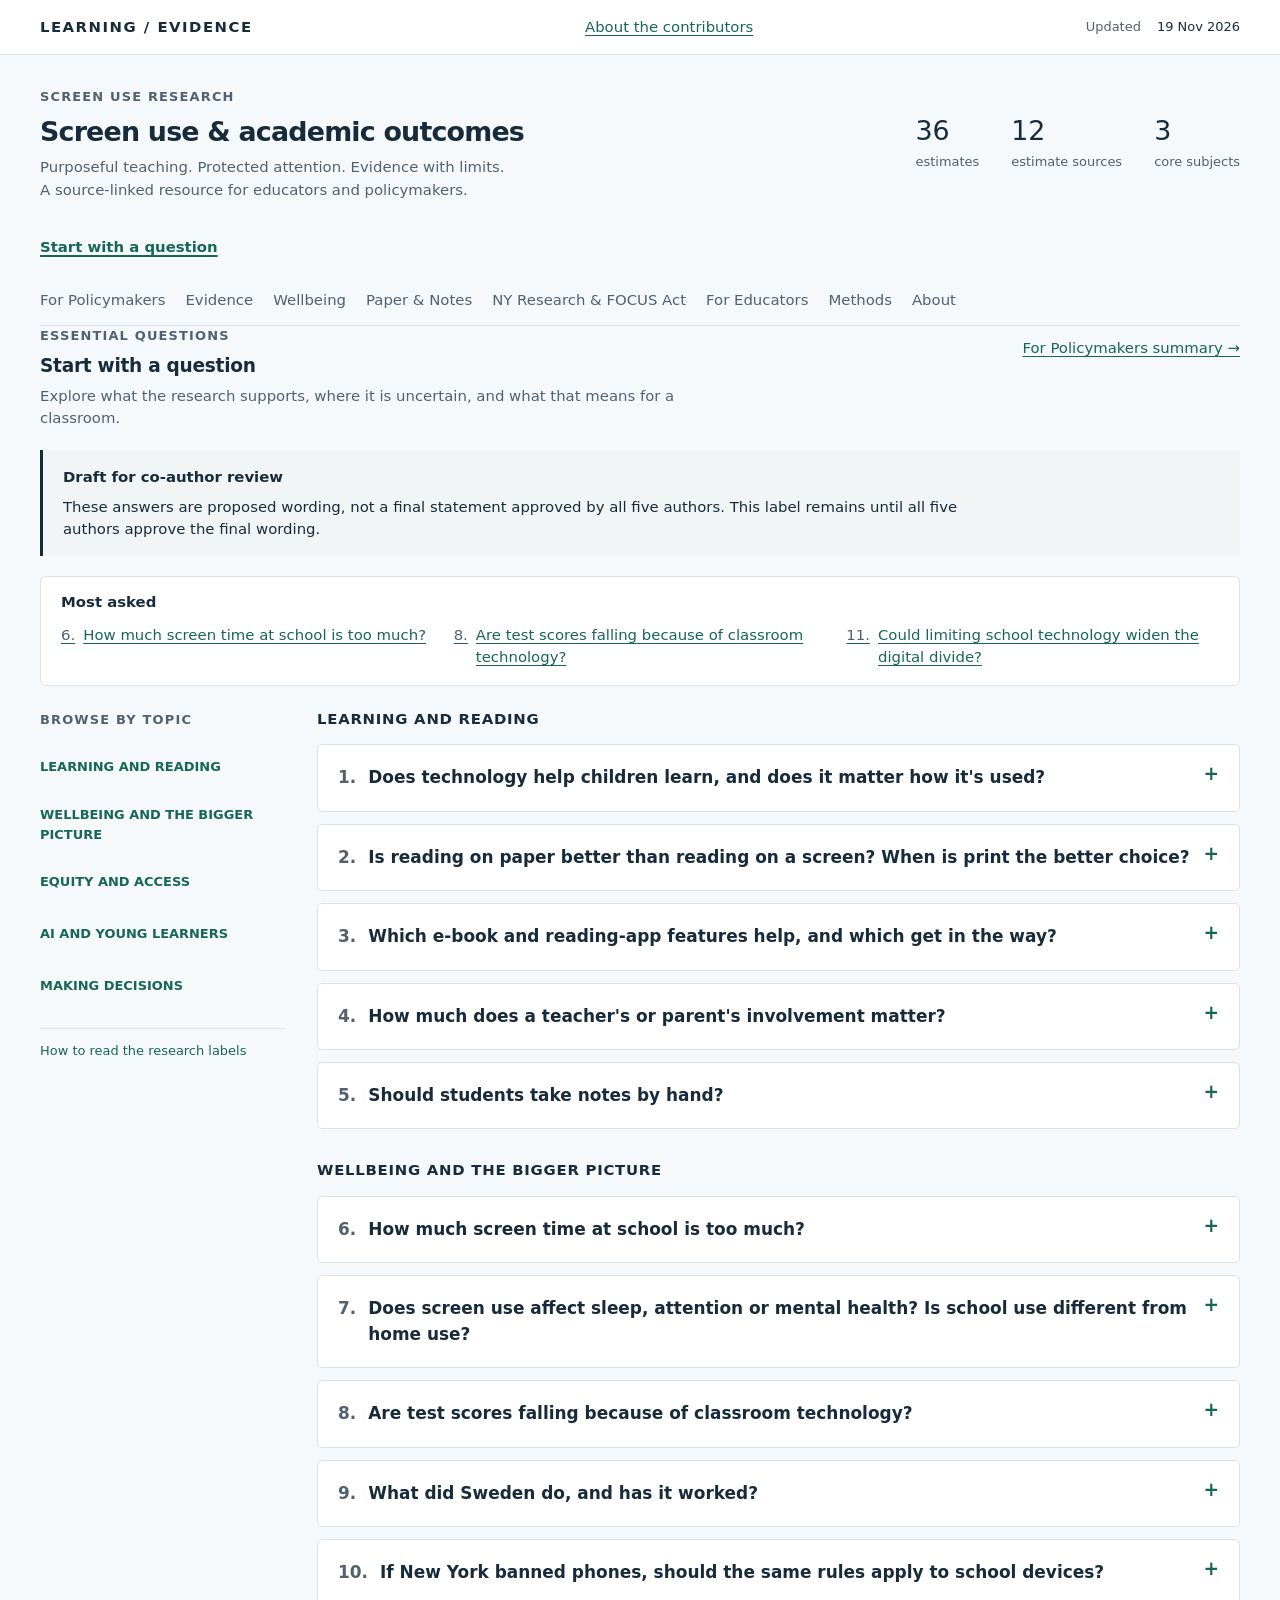
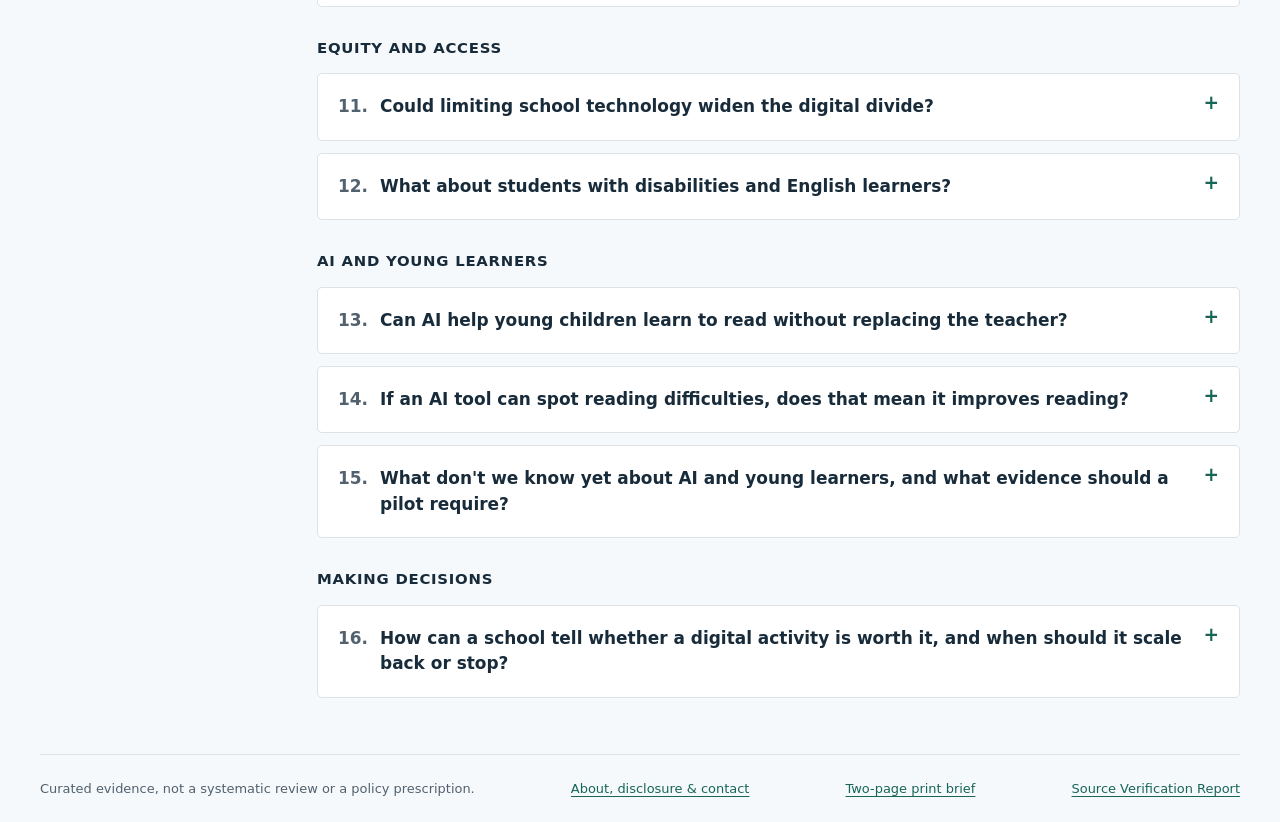
==== commit 2bc6209e: "Add Nov. 19 primary-source syntheses, policy context, polls, and FOCUS crosswalk items Co-authored-b" ====
--- a/site/index.html
+++ b/site/index.html
@@ -7,13 +7,13 @@
   <link rel="preconnect" href="https://api.fontshare.com">
   <link href="https://api.fontshare.com/v2/css?f[]=satoshi@400,500,700&display=swap" rel="stylesheet">
   <link href="style.css?v=20261117-reading" rel="stylesheet">
-  <link href="policy.css?v=20261118-equity" rel="stylesheet">
+  <link href="policy.css?v=20261119-sources" rel="stylesheet">
   <link href="questions.css?v=20261118-questions" rel="stylesheet">
-  <script src="data.js" defer></script><script src="policy-data.js?v=20261118-studies" defer></script><script src="personalized-data.js?v=20261118-draft" defer></script><script src="app.js?v=20261118-questions" defer></script><script src="practice.js?v=20261117-policy" defer></script><script src="reading.js?v=20261118-personalized" defer></script><script src="pulling-back.js?v=20261118-studies" defer></script><script src="digital-divide.js?v=20261118-equity" defer></script><script src="study-additions.js?v=20261118-studies" defer></script><script src="questions.js?v=20261118-studies" defer></script><script src="personalized-studies.js?v=20261118-draft" defer></script><script src="policy.js?v=20261118-personalized" defer></script><script src="personalized-integration.js?v=20261118-draft" defer></script>
+  <script src="data.js" defer></script><script src="policy-data.js?v=20261118-studies" defer></script><script src="personalized-data.js?v=20261118-draft" defer></script><script src="app.js?v=20261118-questions" defer></script><script src="practice.js?v=20261119-sources" defer></script><script src="reading.js?v=20261119-sources" defer></script><script src="pulling-back.js?v=20261118-studies" defer></script><script src="digital-divide.js?v=20261118-equity" defer></script><script src="study-additions.js?v=20261118-studies" defer></script><script src="questions.js?v=20261118-studies" defer></script><script src="personalized-studies.js?v=20261118-draft" defer></script><script src="nov19-sources.js?v=20261119-sources" defer></script><script src="policy.js?v=20261119-sources" defer></script><script src="personalized-integration.js?v=20261118-draft" defer></script><script src="nov19-integration.js?v=20261119-sources" defer></script>
 </head>
 <body>
 <a class="skip" href="#main">Skip to content</a>
-<header class="masthead"><span class="wordmark">LEARNING / EVIDENCE</span><a href="#about" data-view="about">About the contributors</a><span class="edition">Updated <span>18 Nov 2026</span></span></header>
+<header class="masthead"><span class="wordmark">LEARNING / EVIDENCE</span><a href="#about" data-view="about">About the contributors</a><span class="edition">Updated <span>19 Nov 2026</span></span></header>
 <main id="main" tabindex="-1">
   <section class="intro">
     <div><div class="eyebrow">SCREEN USE RESEARCH</div><h1>Screen use & academic outcomes</h1><p>Purposeful teaching. Protected attention. Evidence with limits.<br class="desktop"> A source-linked resource for educators and policymakers.</p></div>
--- a/site/policy.css
+++ b/site/policy.css
@@ -97,6 +97,25 @@
 .educator-tabs button.selected{background:var(--active-tint);border-color:var(--active);color:var(--active);font-weight:700}
 .plotrow,.axis{grid-template-columns:minmax(80px,1.4fr) minmax(50px,1fr) minmax(60px,.9fr)}
 .plotrow .value,.detail-number{overflow-wrap:anywhere}
+.context-narrative-card{padding:var(--s6);margin:var(--s6) 0;background:var(--paper);border:1px solid var(--line);border-top:4px solid var(--ink);border-radius:6px;scroll-margin-top:24px}
+.context-narrative-card:focus{outline:none}
+.context-narrative-card:focus-visible{outline:3px solid var(--active);outline-offset:4px}
+.context-narrative-card h3{font-size:var(--text-lg);margin-bottom:var(--s3)}
+.context-narrative-card h4{font-size:var(--text-base);line-height:1.4;margin:0 0 var(--s2)}
+.context-grid-3{display:grid;grid-template-columns:repeat(3,minmax(0,1fr));gap:var(--s5);margin:var(--s5) 0}
+.context-grid-3>section{min-width:0;padding:var(--s4);background:var(--soft);border:1px solid var(--line);border-radius:4px}
+.context-grid-3 p{font-size:var(--text-sm);line-height:1.65}
+.context-grid-3 a{overflow-wrap:anywhere}
+.context-sponsor{display:block;font-size:var(--text-xs);color:var(--muted);font-weight:700;margin-bottom:var(--s2)}
+.nyc-band-grid{display:grid;grid-template-columns:repeat(4,minmax(0,1fr));gap:var(--s4);margin:var(--s4) 0}
+.nyc-band-grid>div{min-width:0;padding:var(--s4);background:var(--soft);border:1px solid var(--line);border-radius:4px}
+.nyc-band-grid h4{font-size:var(--text-sm);margin:0 0 var(--s1)}
+.nyc-band-grid p{font-size:var(--text-sm);line-height:1.55;margin:0}
+.poll-income-table{width:100%;min-width:0;font-size:var(--text-xs);font-variant-numeric:tabular-nums;border-collapse:collapse;margin-top:var(--s3)}
+.poll-income-table th,.poll-income-table td{padding:var(--s2) var(--s1);border-bottom:1px solid var(--line);text-align:left;vertical-align:top;white-space:normal}
+.poll-income-table thead th{background:var(--paper);font-size:var(--text-xs);font-weight:700}
+@media(max-width:1000px){.context-grid-3{grid-template-columns:minmax(0,1fr)}.nyc-band-grid{grid-template-columns:repeat(2,minmax(0,1fr))}}
+@media(max-width:700px){.context-narrative-card{padding:var(--s4)}.nyc-band-grid{grid-template-columns:minmax(0,1fr)}}
 @media(max-width:900px){.question-strip{grid-template-columns:1fr 1fr}.masthead{flex-wrap:wrap;gap:var(--s2)}}
 @media(max-width:760px){
  .tabs{display:flex;flex-wrap:wrap;overflow:visible;gap:0 var(--s4);padding-bottom:var(--s1)}
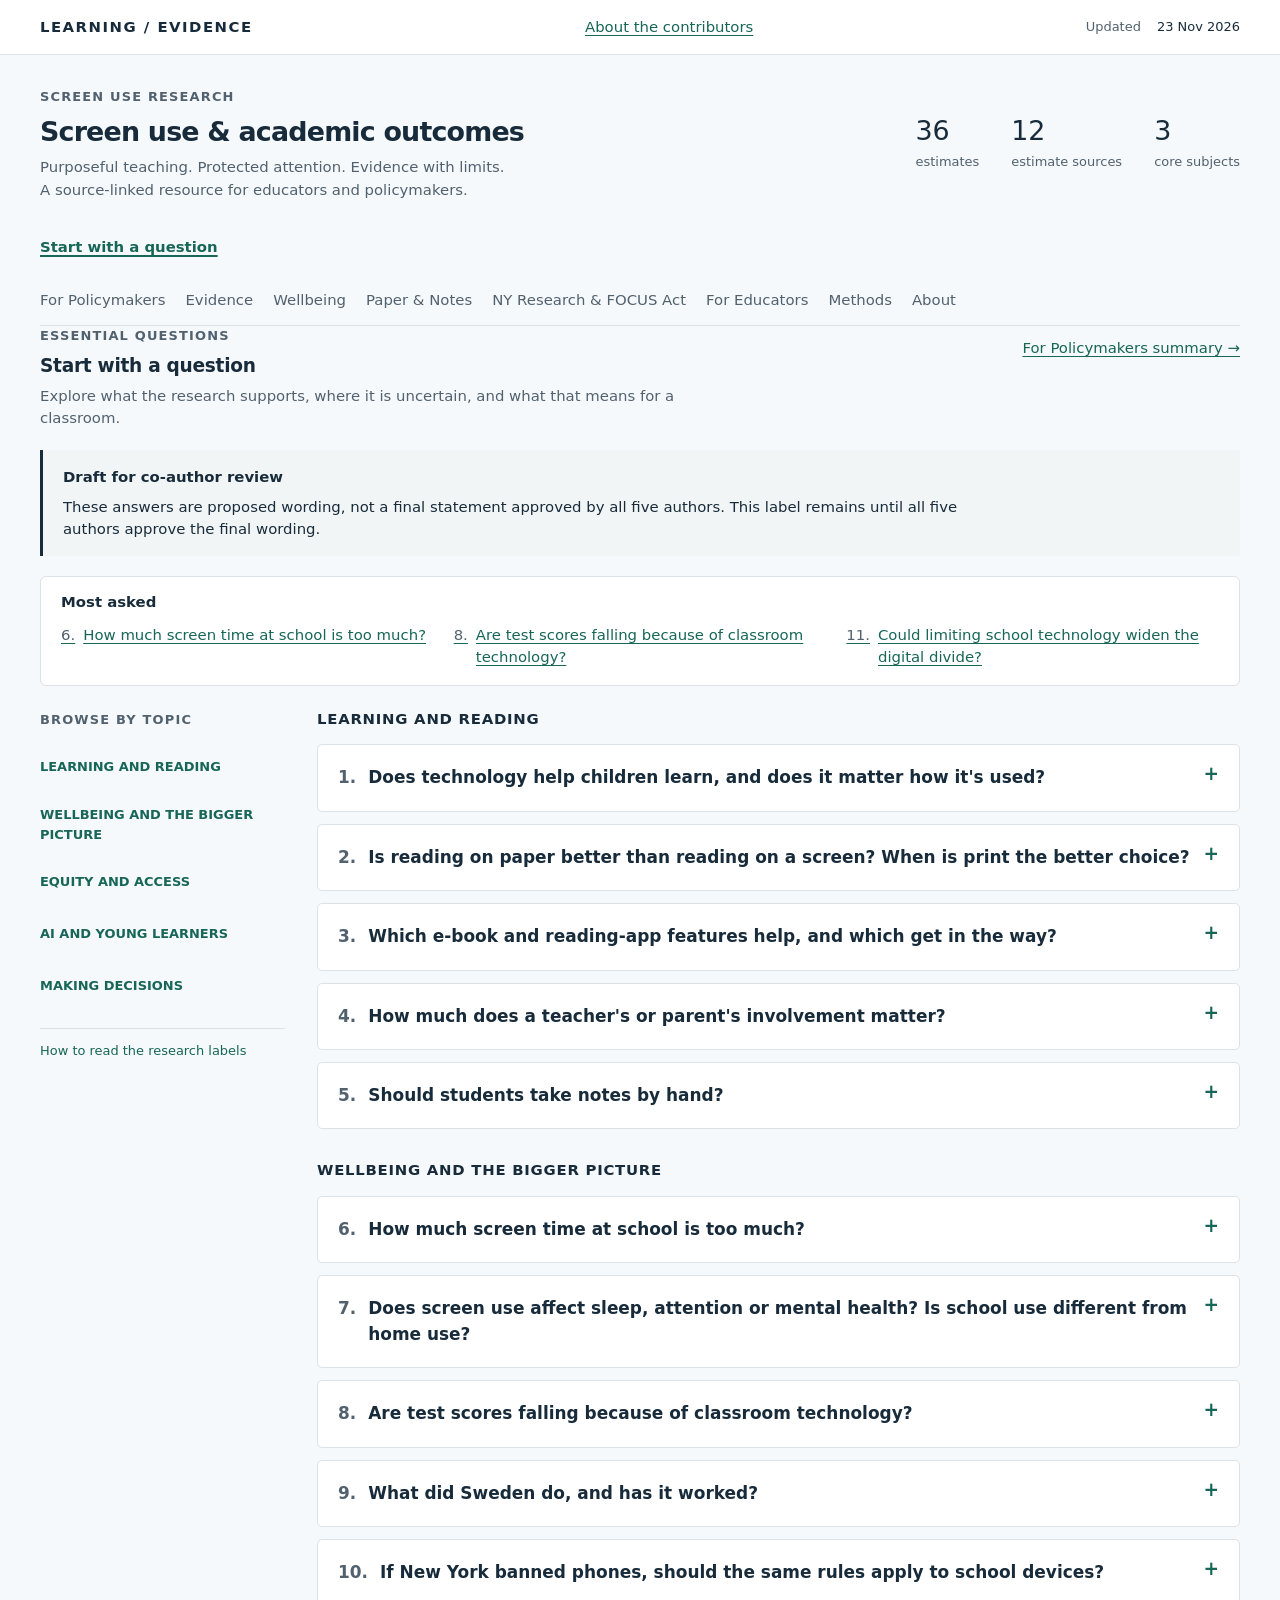
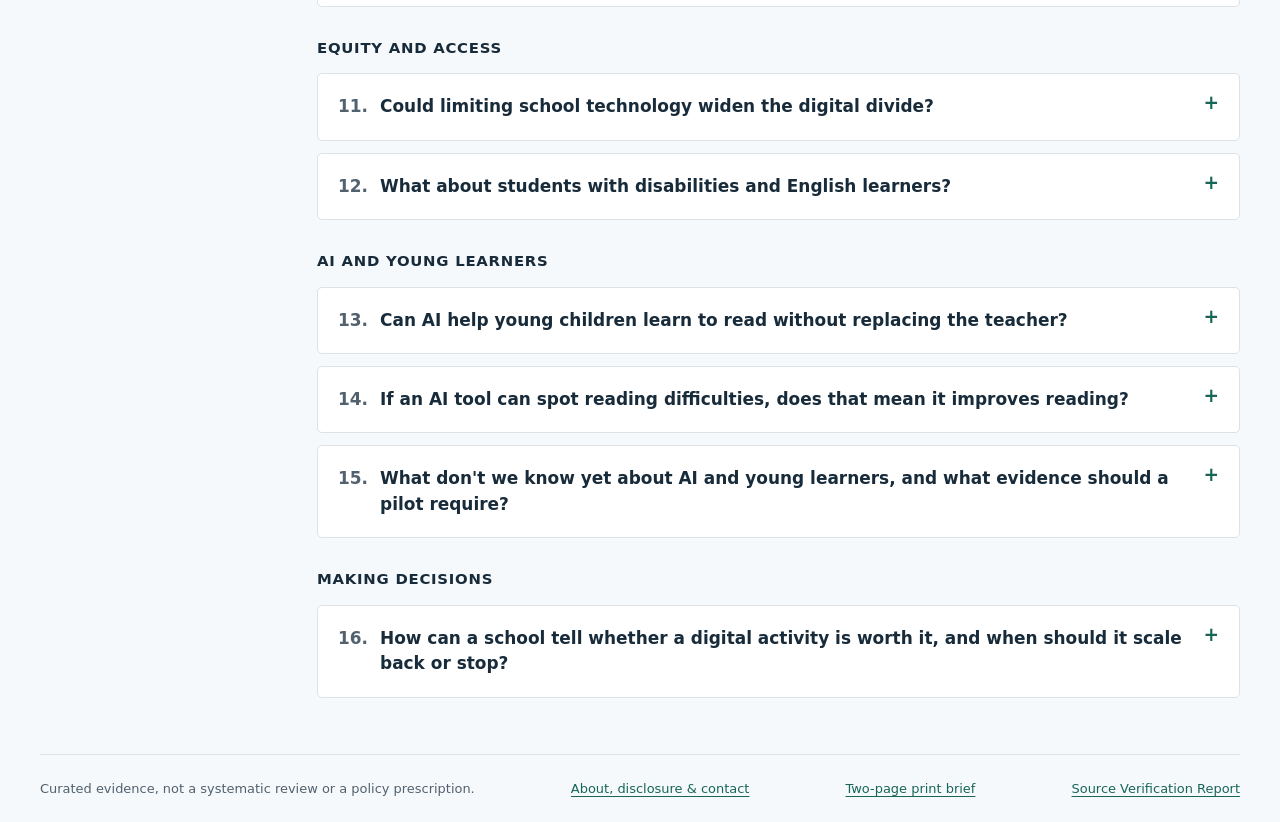
==== commit 9a92019d: "Add InnovateEDU and CoSN resources for policymakers Co-authored-by: Perplexity <noreply@perplexity.a" ====
--- a/site/index.html
+++ b/site/index.html
@@ -9,11 +9,11 @@
   <link href="style.css?v=20261117-reading" rel="stylesheet">
   <link href="policy.css?v=20261119-sources" rel="stylesheet">
   <link href="questions.css?v=20261118-questions" rel="stylesheet">
-  <script src="data.js" defer></script><script src="policy-data.js?v=20261118-studies" defer></script><script src="personalized-data.js?v=20261118-draft" defer></script><script src="app.js?v=20261118-questions" defer></script><script src="practice.js?v=20261119-sources" defer></script><script src="reading.js?v=20261119-sources" defer></script><script src="pulling-back.js?v=20261118-studies" defer></script><script src="digital-divide.js?v=20261118-equity" defer></script><script src="study-additions.js?v=20261118-studies" defer></script><script src="questions.js?v=20261118-studies" defer></script><script src="personalized-studies.js?v=20261118-draft" defer></script><script src="nov19-sources.js?v=20261119-sources" defer></script><script src="policy.js?v=20261119-sources" defer></script><script src="personalized-integration.js?v=20261118-draft" defer></script><script src="nov19-integration.js?v=20261119-sources" defer></script>
+  <script src="data.js" defer></script><script src="policy-data.js?v=20261118-studies" defer></script><script src="personalized-data.js?v=20261118-draft" defer></script><script src="app.js?v=20261118-questions" defer></script><script src="practice.js?v=20261119-sources" defer></script><script src="reading.js?v=20261119-sources" defer></script><script src="pulling-back.js?v=20261118-studies" defer></script><script src="digital-divide.js?v=20261118-equity" defer></script><script src="study-additions.js?v=20261118-studies" defer></script><script src="questions.js?v=20261118-studies" defer></script><script src="personalized-studies.js?v=20261118-draft" defer></script><script src="nov19-sources.js?v=20261119-sources" defer></script><script src="policy.js?v=20261123-resources" defer></script><script src="personalized-integration.js?v=20261118-draft" defer></script><script src="nov19-integration.js?v=20261119-sources" defer></script>
 </head>
 <body>
 <a class="skip" href="#main">Skip to content</a>
-<header class="masthead"><span class="wordmark">LEARNING / EVIDENCE</span><a href="#about" data-view="about">About the contributors</a><span class="edition">Updated <span>19 Nov 2026</span></span></header>
+<header class="masthead"><span class="wordmark">LEARNING / EVIDENCE</span><a href="#about" data-view="about">About the contributors</a><span class="edition">Updated <span>23 Nov 2026</span></span></header>
 <main id="main" tabindex="-1">
   <section class="intro">
     <div><div class="eyebrow">SCREEN USE RESEARCH</div><h1>Screen use & academic outcomes</h1><p>Purposeful teaching. Protected attention. Evidence with limits.<br class="desktop"> A source-linked resource for educators and policymakers.</p></div>
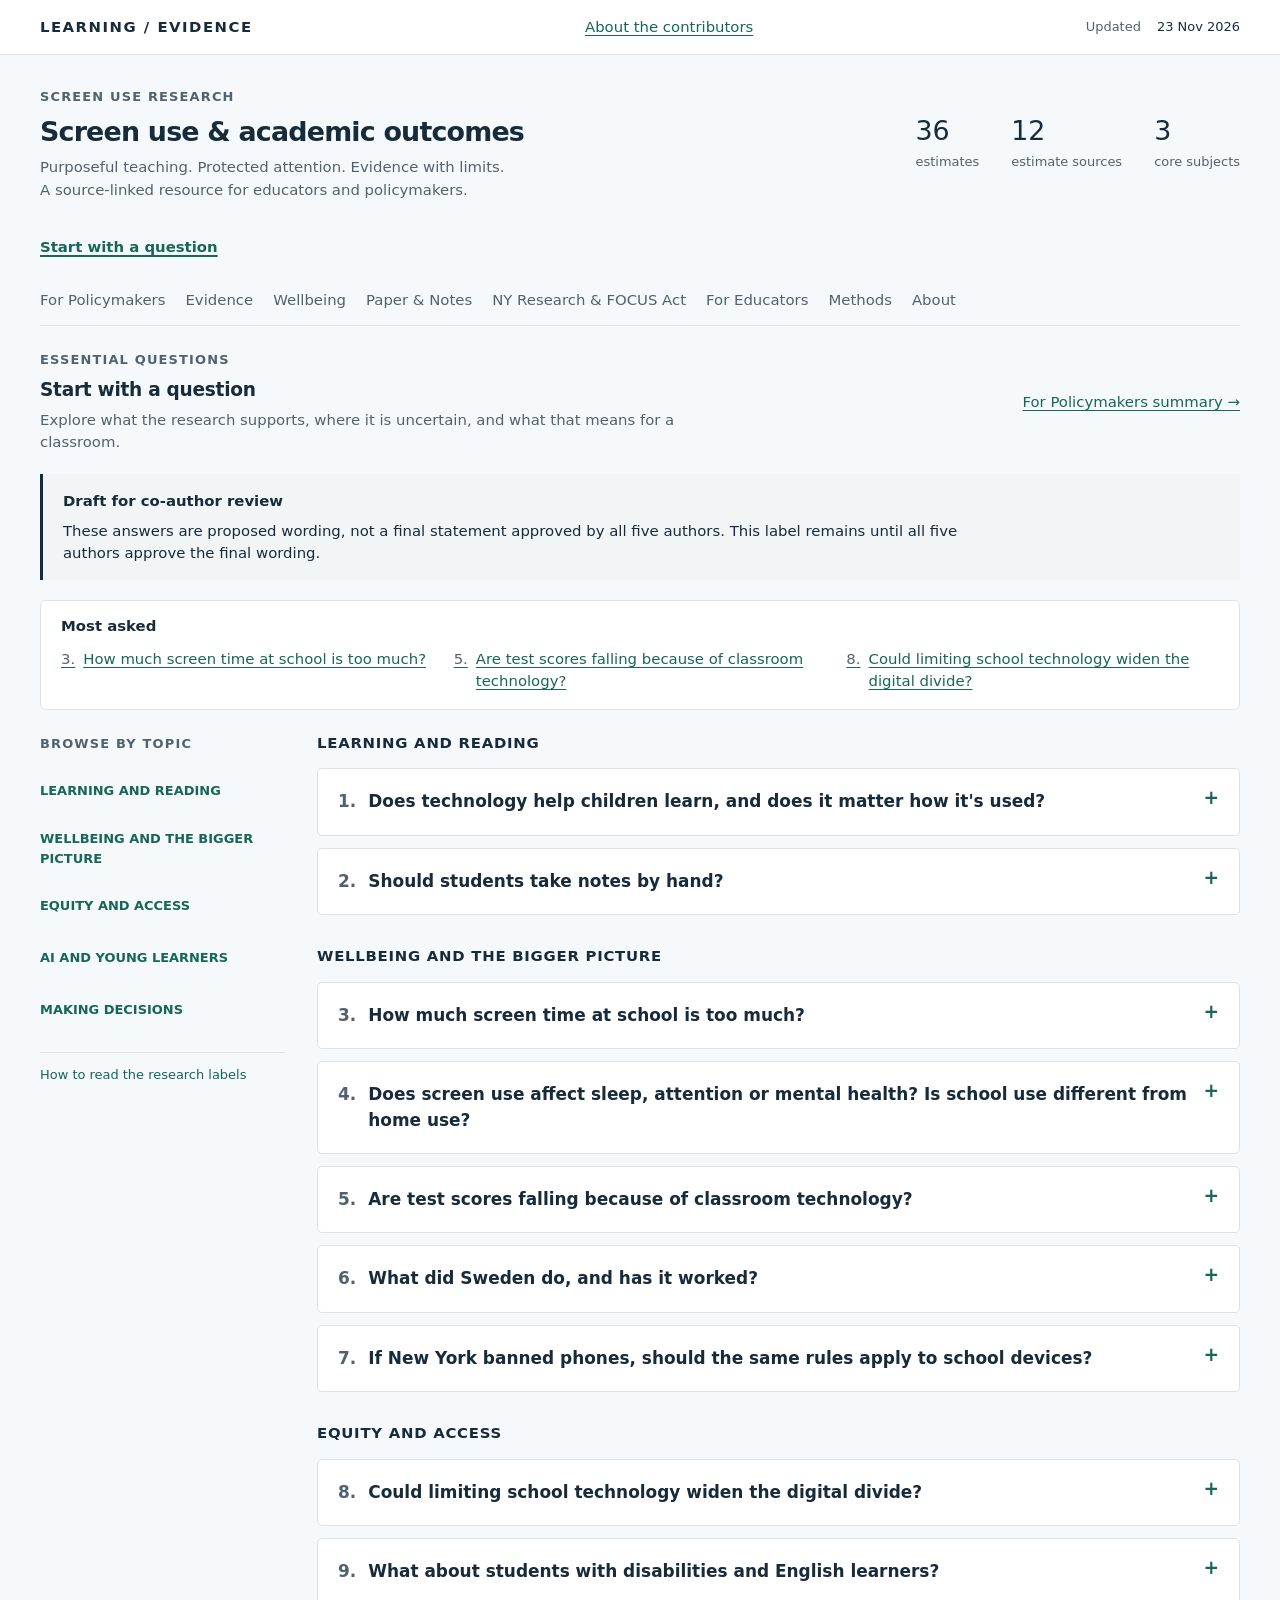
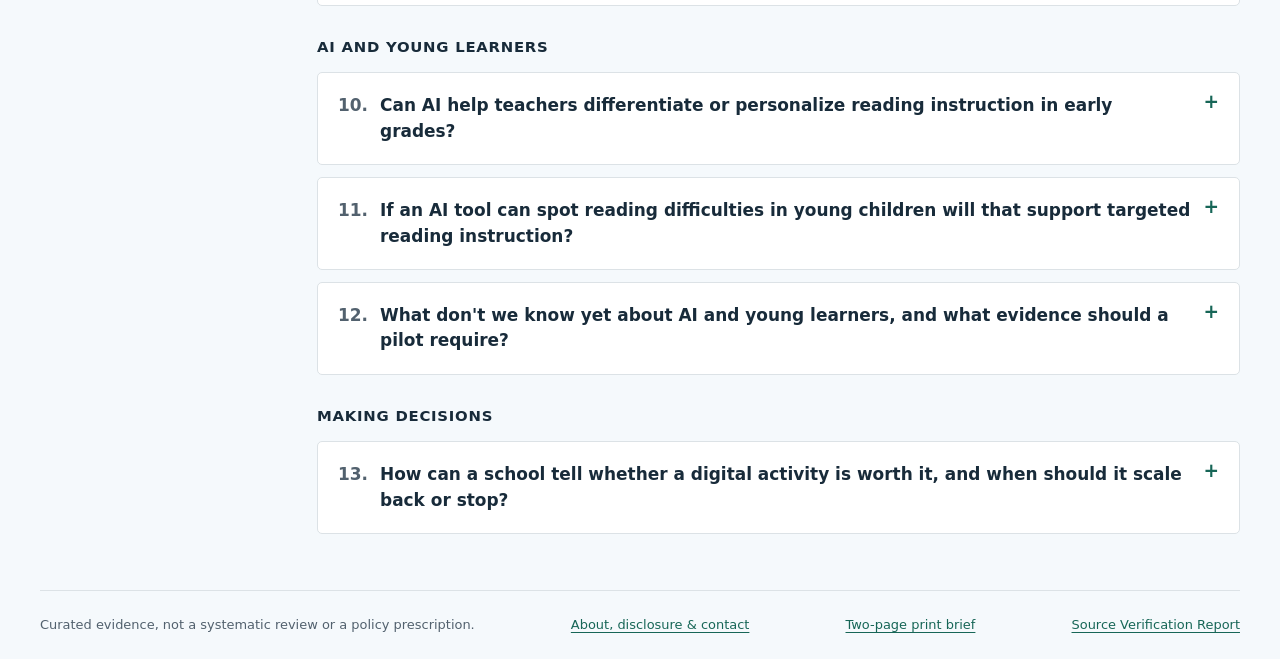
==== commit 8810da27: "Streamline Essential Questions to 13 and update early-reading AI questions Remove former Questions 2" ====
--- a/site/index.html
+++ b/site/index.html
@@ -8,8 +8,8 @@
   <link href="https://api.fontshare.com/v2/css?f[]=satoshi@400,500,700&display=swap" rel="stylesheet">
   <link href="style.css?v=20261117-reading" rel="stylesheet">
   <link href="policy.css?v=20261119-sources" rel="stylesheet">
-  <link href="questions.css?v=20261118-questions" rel="stylesheet">
-  <script src="data.js" defer></script><script src="policy-data.js?v=20261118-studies" defer></script><script src="personalized-data.js?v=20261118-draft" defer></script><script src="app.js?v=20261118-questions" defer></script><script src="practice.js?v=20261119-sources" defer></script><script src="reading.js?v=20261119-sources" defer></script><script src="pulling-back.js?v=20261118-studies" defer></script><script src="digital-divide.js?v=20261118-equity" defer></script><script src="study-additions.js?v=20261118-studies" defer></script><script src="questions.js?v=20261118-studies" defer></script><script src="personalized-studies.js?v=20261118-draft" defer></script><script src="nov19-sources.js?v=20261119-sources" defer></script><script src="policy.js?v=20261123-resources" defer></script><script src="personalized-integration.js?v=20261118-draft" defer></script><script src="nov19-integration.js?v=20261119-sources" defer></script>
+  <link href="questions.css?v=20261123-questions" rel="stylesheet">
+  <script src="data.js" defer></script><script src="policy-data.js?v=20261118-studies" defer></script><script src="personalized-data.js?v=20261118-draft" defer></script><script src="app.js?v=20261118-questions" defer></script><script src="practice.js?v=20261119-sources" defer></script><script src="reading.js?v=20261123-questions" defer></script><script src="pulling-back.js?v=20261118-studies" defer></script><script src="digital-divide.js?v=20261118-equity" defer></script><script src="study-additions.js?v=20261118-studies" defer></script><script src="questions.js?v=20261123-questions" defer></script><script src="personalized-studies.js?v=20261123-questions" defer></script><script src="nov19-sources.js?v=20261123-questions" defer></script><script src="policy.js?v=20261123-resources" defer></script><script src="personalized-integration.js?v=20261123-questions" defer></script><script src="nov19-integration.js?v=20261123-questions" defer></script>
 </head>
 <body>
 <a class="skip" href="#main">Skip to content</a>
--- a/site/questions.css
+++ b/site/questions.css
@@ -1,6 +1,7 @@
 .questions-entry{display:inline-flex;align-items:center;min-height:44px;margin-bottom:var(--s2);font-size:var(--text-sm);font-weight:700}
 .questions-entry[aria-current="page"]{text-decoration-thickness:2px}
-.questions-heading{display:flex;justify-content:space-between;gap:var(--s6);align-items:flex-start;margin-bottom:var(--s5)}
+#questions{padding-top:var(--s6)}
+.questions-heading{display:flex;justify-content:space-between;gap:var(--s6);align-items:center;margin-bottom:var(--s5)}
 .questions-heading h2{margin:var(--s2) 0}
 .questions-heading p{max-width:70ch;color:var(--muted);font-size:var(--text-sm)}
 .questions-policy-link{display:inline-flex;align-items:center;min-height:44px;flex-shrink:0;font-size:var(--text-sm)}
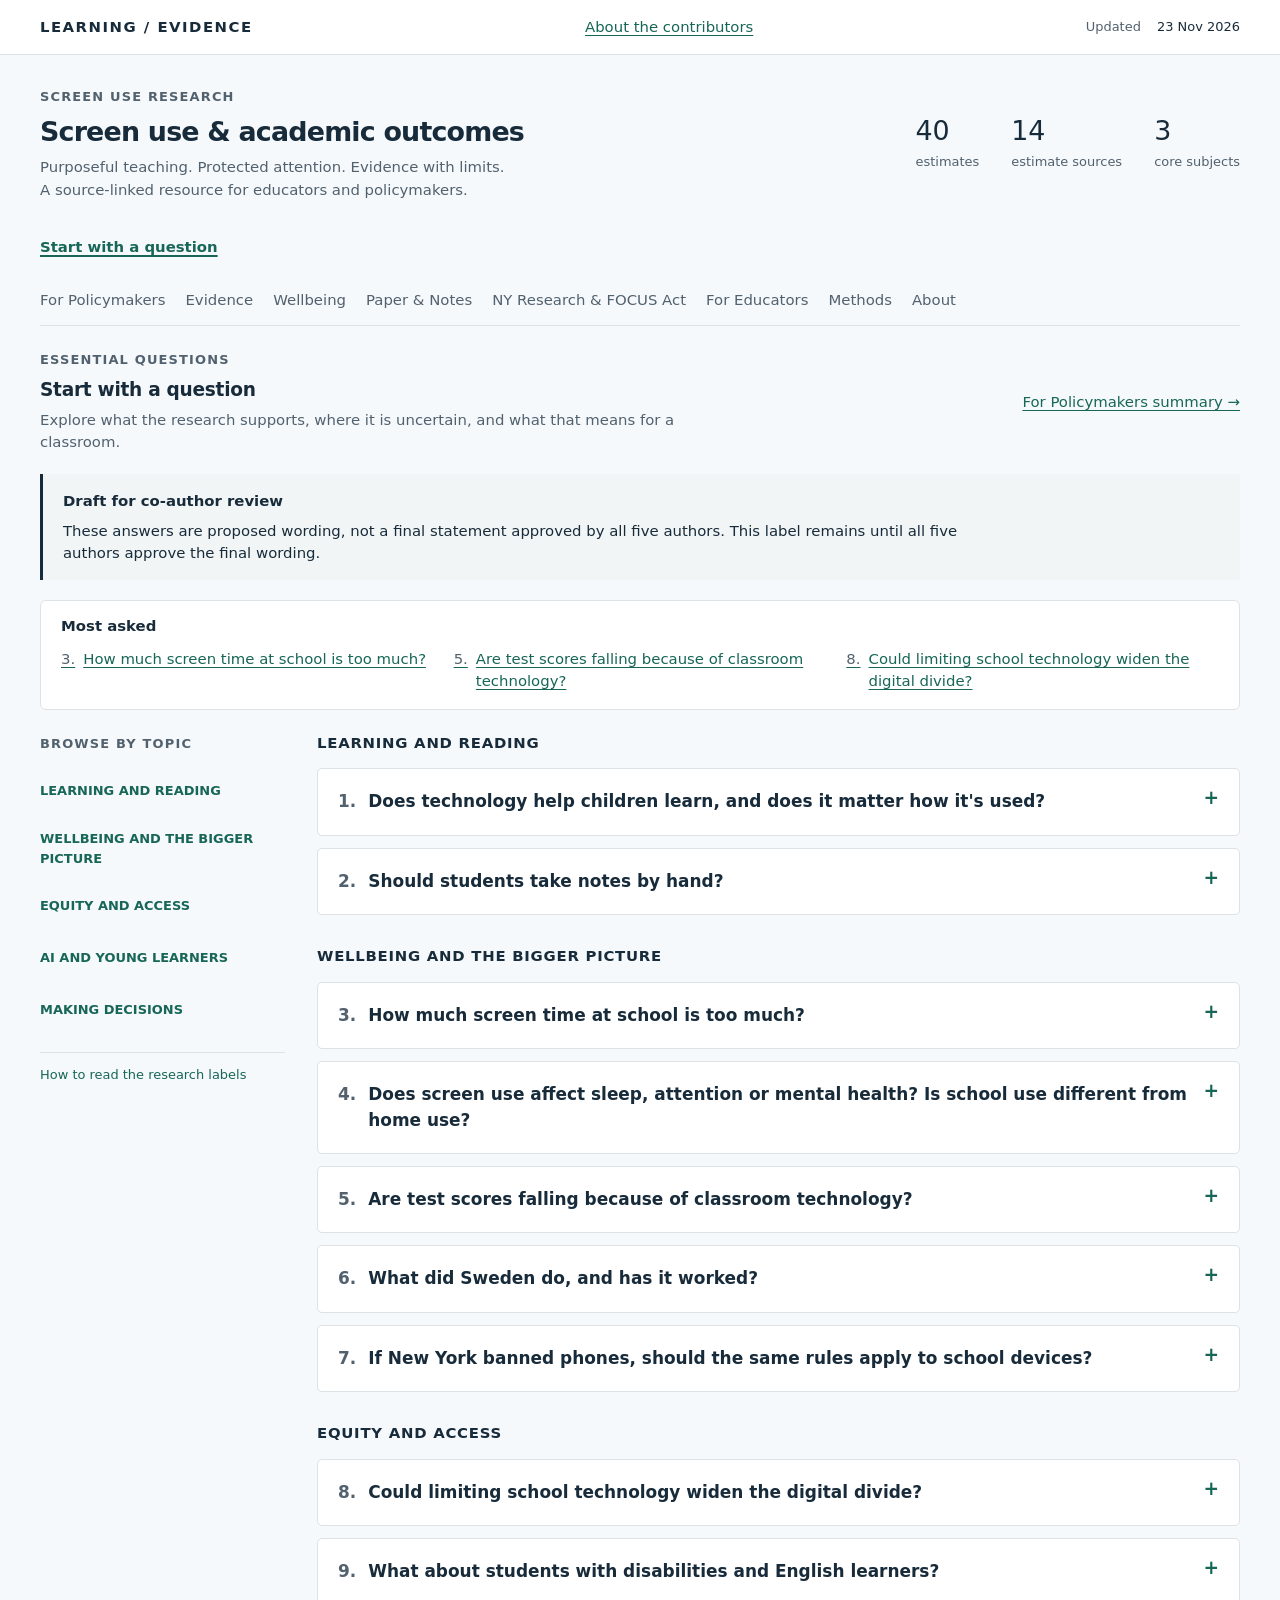
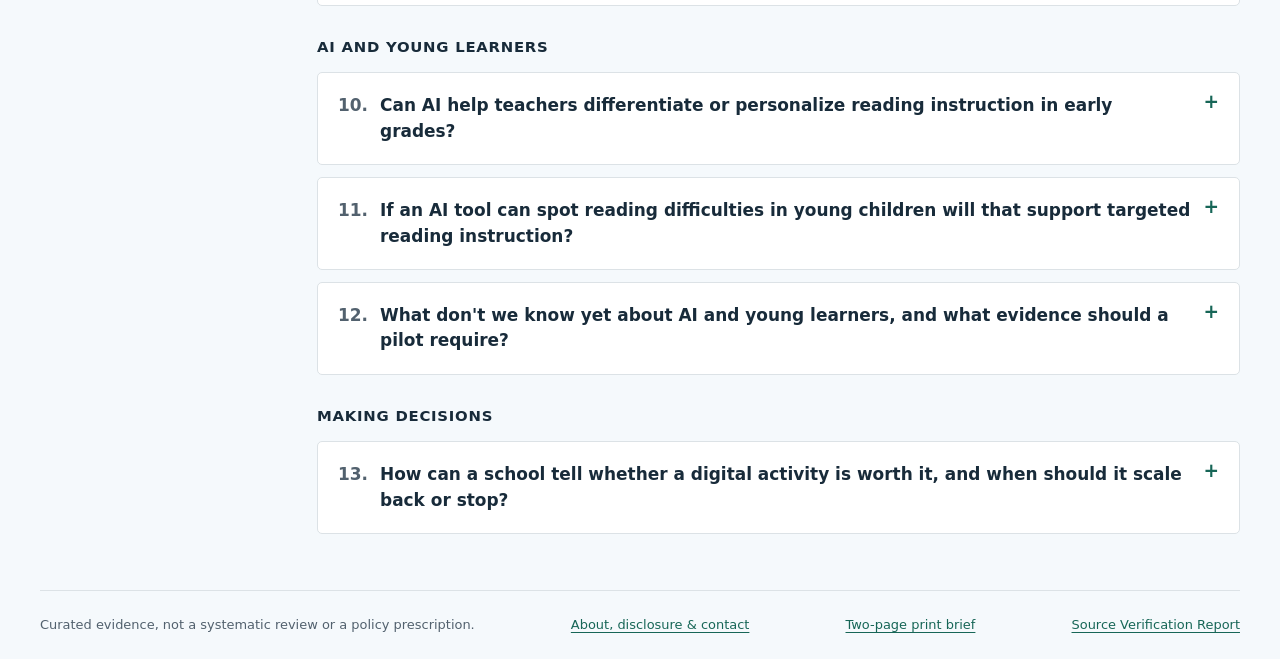
==== commit 9ef7f554: "Add verified AI tutoring packet sources, M3-M6 register pairs, and updated Essential Questions Co-au" ====
--- a/site/index.html
+++ b/site/index.html
@@ -9,7 +9,7 @@
   <link href="style.css?v=20261117-reading" rel="stylesheet">
   <link href="policy.css?v=20261119-sources" rel="stylesheet">
   <link href="questions.css?v=20261123-questions" rel="stylesheet">
-  <script src="data.js" defer></script><script src="policy-data.js?v=20261118-studies" defer></script><script src="personalized-data.js?v=20261118-draft" defer></script><script src="app.js?v=20261118-questions" defer></script><script src="practice.js?v=20261119-sources" defer></script><script src="reading.js?v=20261123-questions" defer></script><script src="pulling-back.js?v=20261118-studies" defer></script><script src="digital-divide.js?v=20261118-equity" defer></script><script src="study-additions.js?v=20261118-studies" defer></script><script src="questions.js?v=20261123-questions" defer></script><script src="personalized-studies.js?v=20261123-questions" defer></script><script src="nov19-sources.js?v=20261123-questions" defer></script><script src="policy.js?v=20261123-resources" defer></script><script src="personalized-integration.js?v=20261123-questions" defer></script><script src="nov19-integration.js?v=20261123-questions" defer></script>
+  <script src="data.js" defer></script><script src="policy-data.js?v=20261123-packet" defer></script><script src="personalized-data.js?v=20261118-draft" defer></script><script src="ai-tutoring-packet-data.js?v=20261123-packet" defer></script><script src="app.js?v=20261118-questions" defer></script><script src="practice.js?v=20261123-packet" defer></script><script src="reading.js?v=20261123-packet" defer></script><script src="pulling-back.js?v=20261118-studies" defer></script><script src="digital-divide.js?v=20261118-equity" defer></script><script src="study-additions.js?v=20261118-studies" defer></script><script src="questions.js?v=20261123-questions" defer></script><script src="personalized-studies.js?v=20261123-questions" defer></script><script src="nov19-sources.js?v=20261123-questions" defer></script><script src="ai-tutoring-packet-studies.js?v=20261123-packet" defer></script><script src="policy.js?v=20261123-packet" defer></script><script src="personalized-integration.js?v=20261123-questions" defer></script><script src="nov19-integration.js?v=20261123-questions" defer></script><script src="ai-tutoring-packet-integration.js?v=20261123-packet" defer></script>
 </head>
 <body>
 <a class="skip" href="#main">Skip to content</a>
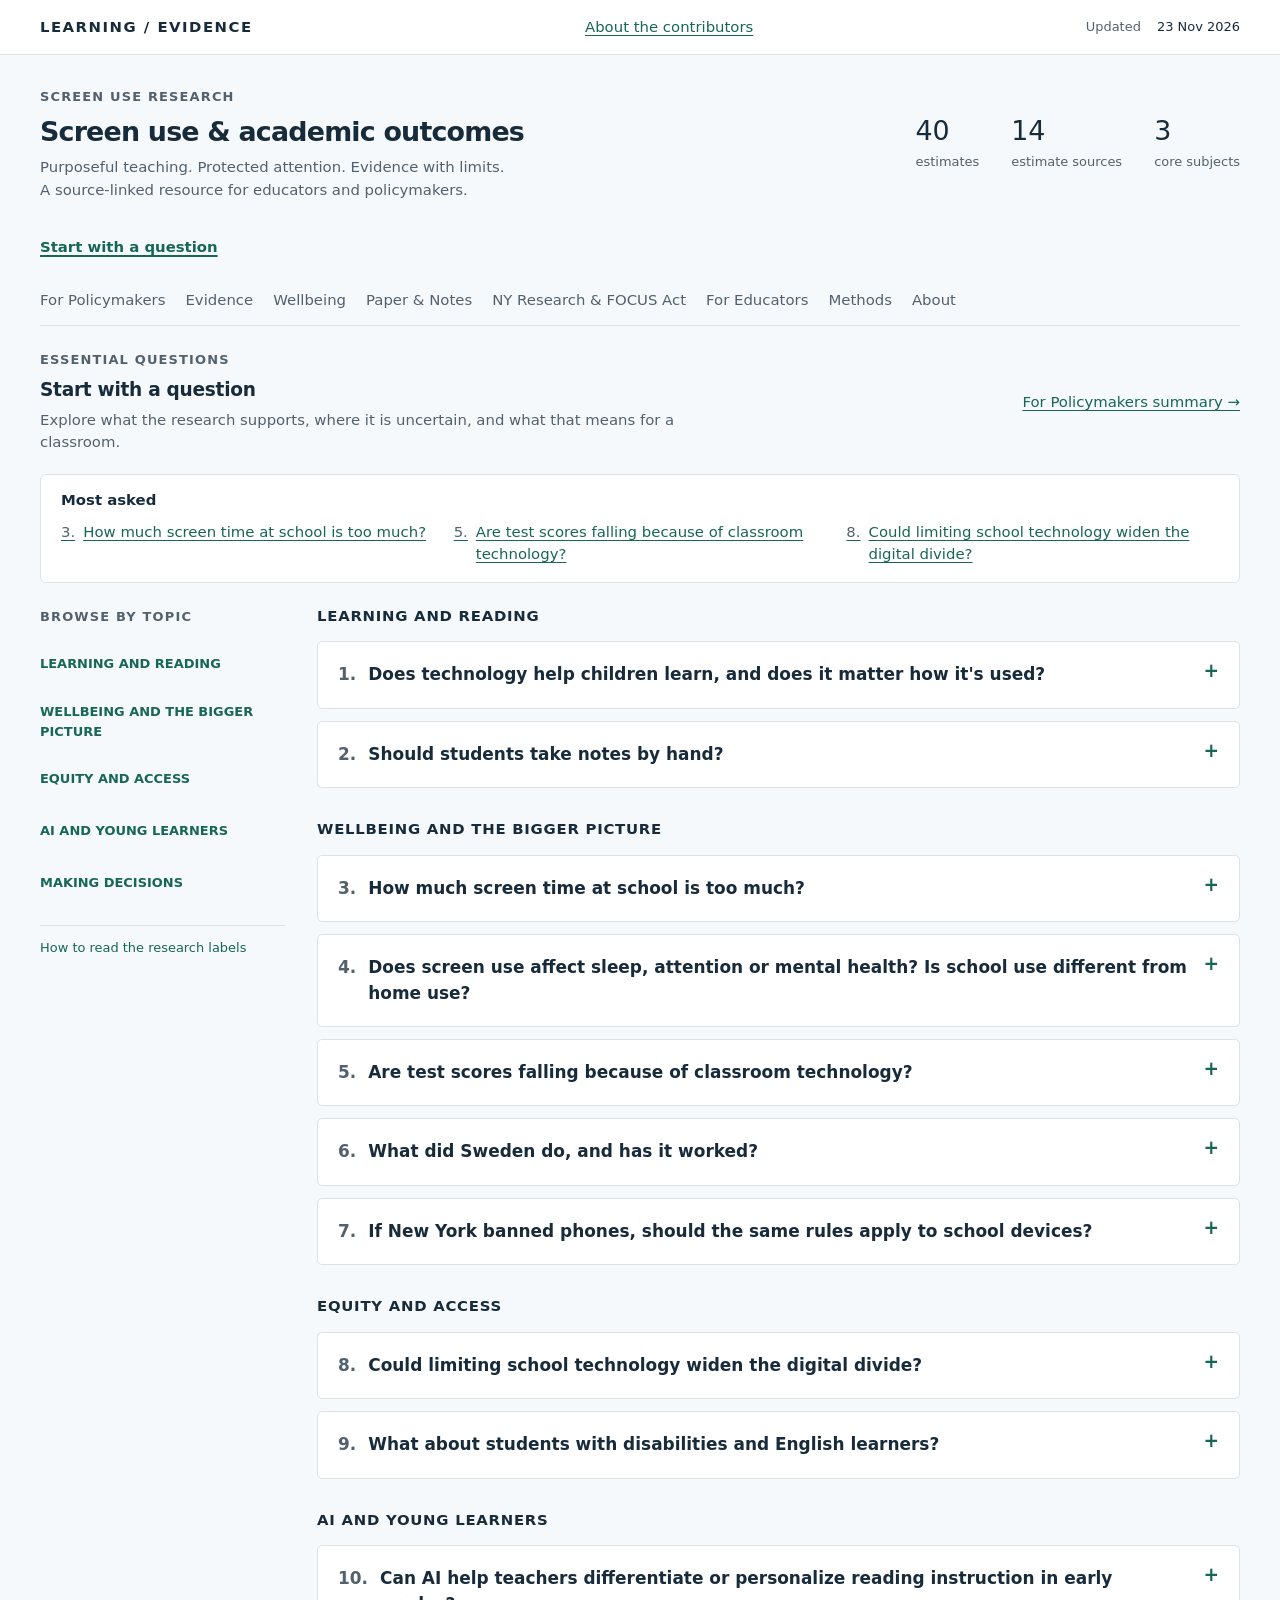
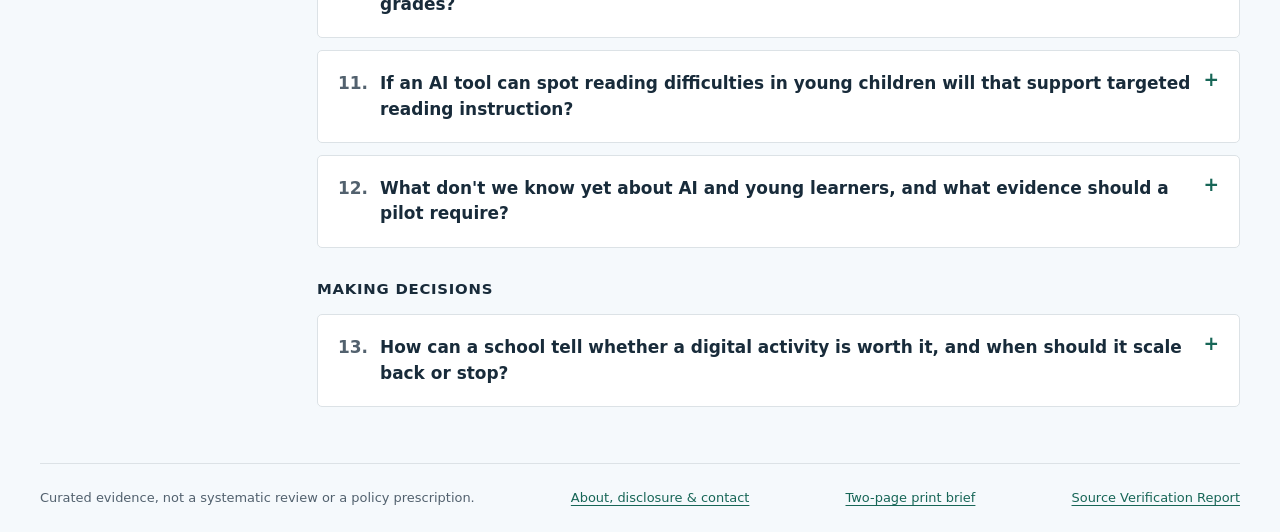
==== commit 2f686f65: "Remove all co-author review draft banners and labels across dashboard and policy brief Co-authored-b" ====
--- a/site/index.html
+++ b/site/index.html
@@ -8,8 +8,8 @@
   <link href="https://api.fontshare.com/v2/css?f[]=satoshi@400,500,700&display=swap" rel="stylesheet">
   <link href="style.css?v=20261117-reading" rel="stylesheet">
   <link href="policy.css?v=20261119-sources" rel="stylesheet">
-  <link href="questions.css?v=20261123-questions" rel="stylesheet">
-  <script src="data.js" defer></script><script src="policy-data.js?v=20261123-packet" defer></script><script src="personalized-data.js?v=20261118-draft" defer></script><script src="ai-tutoring-packet-data.js?v=20261123-packet" defer></script><script src="app.js?v=20261118-questions" defer></script><script src="practice.js?v=20261123-packet" defer></script><script src="reading.js?v=20261123-packet" defer></script><script src="pulling-back.js?v=20261118-studies" defer></script><script src="digital-divide.js?v=20261118-equity" defer></script><script src="study-additions.js?v=20261118-studies" defer></script><script src="questions.js?v=20261123-questions" defer></script><script src="personalized-studies.js?v=20261123-questions" defer></script><script src="nov19-sources.js?v=20261123-questions" defer></script><script src="ai-tutoring-packet-studies.js?v=20261123-packet" defer></script><script src="policy.js?v=20261123-packet" defer></script><script src="personalized-integration.js?v=20261123-questions" defer></script><script src="nov19-integration.js?v=20261123-questions" defer></script><script src="ai-tutoring-packet-integration.js?v=20261123-packet" defer></script>
+  <link href="questions.css?v=20261123-nodraft" rel="stylesheet">
+  <script src="data.js" defer></script><script src="policy-data.js?v=20261123-packet" defer></script><script src="personalized-data.js?v=20261123-nodraft" defer></script><script src="ai-tutoring-packet-data.js?v=20261123-packet" defer></script><script src="app.js?v=20261118-questions" defer></script><script src="practice.js?v=20261123-packet" defer></script><script src="reading.js?v=20261123-packet" defer></script><script src="pulling-back.js?v=20261118-studies" defer></script><script src="digital-divide.js?v=20261118-equity" defer></script><script src="study-additions.js?v=20261118-studies" defer></script><script src="questions.js?v=20261123-nodraft" defer></script><script src="personalized-studies.js?v=20261123-questions" defer></script><script src="nov19-sources.js?v=20261123-questions" defer></script><script src="ai-tutoring-packet-studies.js?v=20261123-packet" defer></script><script src="policy.js?v=20261123-packet" defer></script><script src="personalized-integration.js?v=20261123-nodraft" defer></script><script src="nov19-integration.js?v=20261123-nodraft" defer></script><script src="ai-tutoring-packet-integration.js?v=20261123-packet" defer></script>
 </head>
 <body>
 <a class="skip" href="#main">Skip to content</a>
--- a/site/questions.css
+++ b/site/questions.css
@@ -5,8 +5,6 @@
 .questions-heading h2{margin:var(--s2) 0}
 .questions-heading p{max-width:70ch;color:var(--muted);font-size:var(--text-sm)}
 .questions-policy-link{display:inline-flex;align-items:center;min-height:44px;flex-shrink:0;font-size:var(--text-sm)}
-.questions-draft{padding:var(--s4) var(--s5);border-left:3px solid var(--ink);background:var(--soft);margin-bottom:var(--s5);font-size:var(--text-sm)}
-.questions-draft p{max-width:100ch}
 .questions-most{padding:var(--s4) var(--s5);border:1px solid var(--line);background:var(--paper);border-radius:6px;margin-bottom:var(--s6)}
 .questions-most h3{font-size:var(--text-sm);margin-bottom:var(--s3)}
 .questions-most>div{display:grid;grid-template-columns:repeat(3,minmax(0,1fr));gap:var(--s5)}
@@ -52,4 +50,4 @@
 .question-group:focus-visible,.question-definitions:focus-visible{outline:3px solid var(--active);outline-offset:4px}
 .evidence-card[id],.reading-record[id],#focus-crosswalk,#research-safeguards{scroll-margin-top:var(--s5)}
 @media(max-width:1000px){.questions-layout{grid-template-columns:1fr}.questions-menu{position:static;display:grid;grid-template-columns:repeat(2,minmax(0,1fr));gap:var(--s3)}.questions-menu>.eyebrow{grid-column:1/-1}.questions-menu .question-methods{margin:0;border:0}.questions-heading{display:block}.questions-policy-link{margin-top:var(--s2)}}
-@media(max-width:700px){.questions-most>div{grid-template-columns:1fr;gap:var(--s3)}.questions-most a+a{padding-top:var(--s3);border-top:1px solid var(--line)}.questions-menu{grid-template-columns:1fr;gap:var(--s1)}.questions-menu>a{padding:var(--s2) var(--s3);background:var(--paper);border:1px solid var(--line);border-radius:3px}.questions-menu .question-methods{padding:var(--s2) 0;background:none}.question-answer summary,.question-body{padding:var(--s4)}.question-evidence-columns,.question-definitions dl{grid-template-columns:1fr}.question-evidence-columns>section+section{border-left:0;border-top:1px solid var(--line);padding:var(--s4) 0 0}.question-meta{display:block}.question-meta>span{display:block}.questions-draft,.questions-most{padding:var(--s4)}}
+@media(max-width:700px){.questions-most>div{grid-template-columns:1fr;gap:var(--s3)}.questions-most a+a{padding-top:var(--s3);border-top:1px solid var(--line)}.questions-menu{grid-template-columns:1fr;gap:var(--s1)}.questions-menu>a{padding:var(--s2) var(--s3);background:var(--paper);border:1px solid var(--line);border-radius:3px}.questions-menu .question-methods{padding:var(--s2) 0;background:none}.question-answer summary,.question-body{padding:var(--s4)}.question-evidence-columns,.question-definitions dl{grid-template-columns:1fr}.question-evidence-columns>section+section{border-left:0;border-top:1px solid var(--line);padding:var(--s4) 0 0}.question-meta{display:block}.question-meta>span{display:block}.questions-most{padding:var(--s4)}}
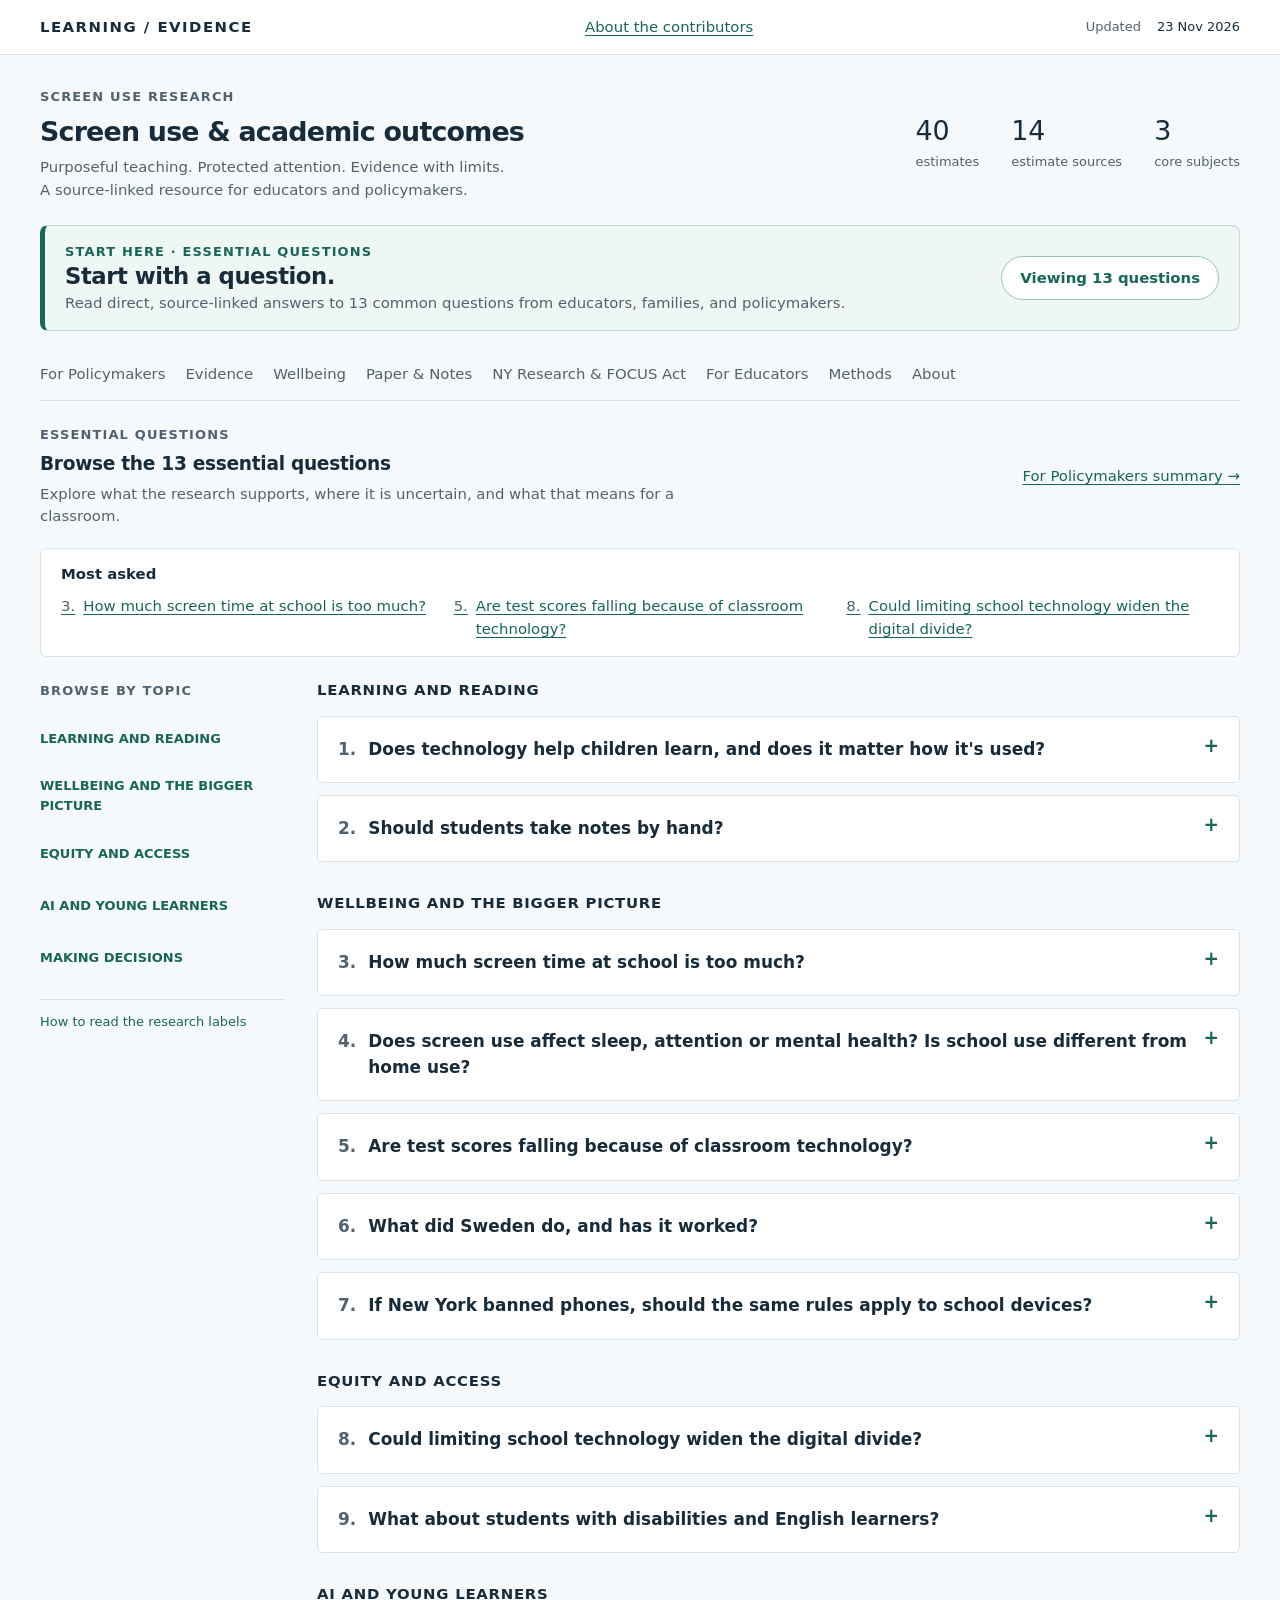
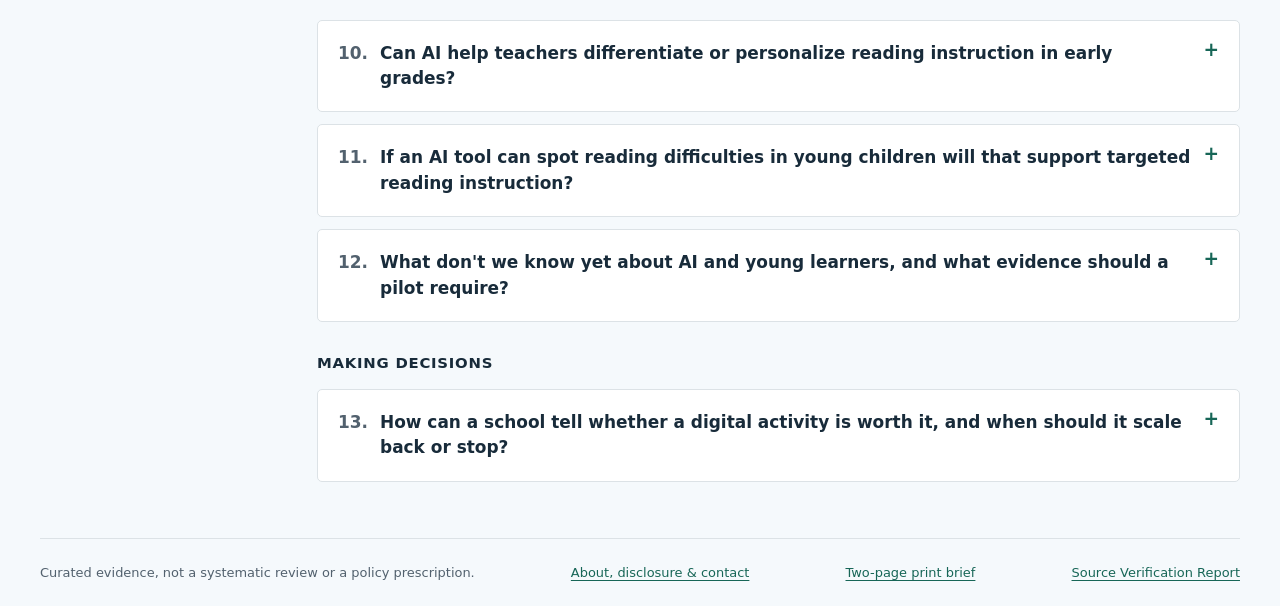
==== commit b9551468: "Redesign Start with a question entry callout above dashboard tabs Co-authored-by: Perplexity <norepl" ====
--- a/site/index.html
+++ b/site/index.html
@@ -8,8 +8,8 @@
   <link href="https://api.fontshare.com/v2/css?f[]=satoshi@400,500,700&display=swap" rel="stylesheet">
   <link href="style.css?v=20261117-reading" rel="stylesheet">
   <link href="policy.css?v=20261119-sources" rel="stylesheet">
-  <link href="questions.css?v=20261123-nodraft" rel="stylesheet">
-  <script src="data.js" defer></script><script src="policy-data.js?v=20261123-packet" defer></script><script src="personalized-data.js?v=20261123-nodraft" defer></script><script src="ai-tutoring-packet-data.js?v=20261123-packet" defer></script><script src="app.js?v=20261118-questions" defer></script><script src="practice.js?v=20261123-packet" defer></script><script src="reading.js?v=20261123-packet" defer></script><script src="pulling-back.js?v=20261118-studies" defer></script><script src="digital-divide.js?v=20261118-equity" defer></script><script src="study-additions.js?v=20261118-studies" defer></script><script src="questions.js?v=20261123-nodraft" defer></script><script src="personalized-studies.js?v=20261123-questions" defer></script><script src="nov19-sources.js?v=20261123-questions" defer></script><script src="ai-tutoring-packet-studies.js?v=20261123-packet" defer></script><script src="policy.js?v=20261123-packet" defer></script><script src="personalized-integration.js?v=20261123-nodraft" defer></script><script src="nov19-integration.js?v=20261123-nodraft" defer></script><script src="ai-tutoring-packet-integration.js?v=20261123-packet" defer></script>
+  <link href="questions.css?v=20261123-entrycta" rel="stylesheet">
+  <script src="data.js" defer></script><script src="policy-data.js?v=20261123-packet" defer></script><script src="personalized-data.js?v=20261123-nodraft" defer></script><script src="ai-tutoring-packet-data.js?v=20261123-packet" defer></script><script src="app.js?v=20261118-questions" defer></script><script src="practice.js?v=20261123-packet" defer></script><script src="reading.js?v=20261123-packet" defer></script><script src="pulling-back.js?v=20261118-studies" defer></script><script src="digital-divide.js?v=20261118-equity" defer></script><script src="study-additions.js?v=20261118-studies" defer></script><script src="questions.js?v=20261123-entrycta" defer></script><script src="personalized-studies.js?v=20261123-questions" defer></script><script src="nov19-sources.js?v=20261123-questions" defer></script><script src="ai-tutoring-packet-studies.js?v=20261123-packet" defer></script><script src="policy.js?v=20261123-packet" defer></script><script src="personalized-integration.js?v=20261123-nodraft" defer></script><script src="nov19-integration.js?v=20261123-nodraft" defer></script><script src="ai-tutoring-packet-integration.js?v=20261123-packet" defer></script>
 </head>
 <body>
 <a class="skip" href="#main">Skip to content</a>
@@ -19,7 +19,7 @@
     <div><div class="eyebrow">SCREEN USE RESEARCH</div><h1>Screen use & academic outcomes</h1><p>Purposeful teaching. Protected attention. Evidence with limits.<br class="desktop"> A source-linked resource for educators and policymakers.</p></div>
     <div class="inventory" id="inventory"></div>
   </section>
-  <a class="questions-entry" href="#questions" data-view="questions" aria-current="page">Start with a question</a>
+  <a class="questions-entry" href="#questions" data-view="questions" aria-current="page"><span class="questions-entry-copy"><span class="questions-entry-kicker">START HERE · ESSENTIAL QUESTIONS</span><span class="questions-entry-title">Start with a question.</span><span class="questions-entry-sub">Read direct, source-linked answers to 13 common questions from educators, families, and policymakers.</span></span><span class="questions-entry-cta" aria-hidden="true"><span class="cta-open">Open 13 questions →</span><span class="cta-active">Viewing 13 questions</span></span></a>
   <nav class="tabs" aria-label="Dashboard views">
     <button data-testid="tab-policy" id="tab-policy" aria-pressed="false">For Policymakers</button>
     <button data-testid="tab-explorer" id="tab-explorer" aria-pressed="false">Evidence</button>
--- a/site/questions.css
+++ b/site/questions.css
@@ -1,5 +1,16 @@
-.questions-entry{display:inline-flex;align-items:center;min-height:44px;margin-bottom:var(--s2);font-size:var(--text-sm);font-weight:700}
-.questions-entry[aria-current="page"]{text-decoration-thickness:2px}
+.questions-entry{display:flex;align-items:center;justify-content:space-between;gap:var(--s5);padding:var(--s4) var(--s5);margin-bottom:var(--s5);background:var(--active-tint);border:1px solid #bddcd3;border-left:5px solid var(--active);border-radius:8px;text-decoration:none;color:var(--ink);box-shadow:0 2px 8px rgba(23,102,87,.07);transition:background-color .15s ease,border-color .15s ease,box-shadow .15s ease,transform .15s ease}
+.questions-entry:hover{text-decoration:none;background:#e3f3ec;border-color:#95c8ba;box-shadow:0 4px 14px rgba(23,102,87,.12);transform:translateY(-1px)}
+.questions-entry-copy{display:flex;flex-direction:column;gap:2px;min-width:0}
+.questions-entry-kicker{font-size:var(--text-xs);font-weight:700;letter-spacing:.09em;color:var(--active)}
+.questions-entry-title{font-size:clamp(1.25rem,1.1rem + .4vw,1.5rem);font-weight:700;line-height:1.2;letter-spacing:-.02em;color:var(--ink)}
+.questions-entry-sub{font-size:var(--text-sm);color:var(--muted);line-height:1.45}
+.questions-entry-cta{flex-shrink:0;display:inline-flex;align-items:center;padding:10px 18px;border-radius:999px;background:var(--active);color:#fff;font-size:var(--text-sm);font-weight:700;white-space:nowrap;transition:background-color .15s ease}
+.questions-entry:hover .questions-entry-cta{background:#115044}
+.questions-entry .cta-active{display:none}
+.questions-entry[aria-current="page"]{box-shadow:none;transform:none}
+.questions-entry[aria-current="page"] .cta-open{display:none}
+.questions-entry[aria-current="page"] .cta-active{display:inline}
+.questions-entry[aria-current="page"] .questions-entry-cta{background:var(--paper);color:var(--active);border:1px solid #95c8ba}
 #questions{padding-top:var(--s6)}
 .questions-heading{display:flex;justify-content:space-between;gap:var(--s6);align-items:center;margin-bottom:var(--s5)}
 .questions-heading h2{margin:var(--s2) 0}
@@ -50,4 +61,4 @@
 .question-group:focus-visible,.question-definitions:focus-visible{outline:3px solid var(--active);outline-offset:4px}
 .evidence-card[id],.reading-record[id],#focus-crosswalk,#research-safeguards{scroll-margin-top:var(--s5)}
 @media(max-width:1000px){.questions-layout{grid-template-columns:1fr}.questions-menu{position:static;display:grid;grid-template-columns:repeat(2,minmax(0,1fr));gap:var(--s3)}.questions-menu>.eyebrow{grid-column:1/-1}.questions-menu .question-methods{margin:0;border:0}.questions-heading{display:block}.questions-policy-link{margin-top:var(--s2)}}
-@media(max-width:700px){.questions-most>div{grid-template-columns:1fr;gap:var(--s3)}.questions-most a+a{padding-top:var(--s3);border-top:1px solid var(--line)}.questions-menu{grid-template-columns:1fr;gap:var(--s1)}.questions-menu>a{padding:var(--s2) var(--s3);background:var(--paper);border:1px solid var(--line);border-radius:3px}.questions-menu .question-methods{padding:var(--s2) 0;background:none}.question-answer summary,.question-body{padding:var(--s4)}.question-evidence-columns,.question-definitions dl{grid-template-columns:1fr}.question-evidence-columns>section+section{border-left:0;border-top:1px solid var(--line);padding:var(--s4) 0 0}.question-meta{display:block}.question-meta>span{display:block}.questions-most{padding:var(--s4)}}
+@media(max-width:700px){.questions-most>div{grid-template-columns:1fr;gap:var(--s3)}.questions-most a+a{padding-top:var(--s3);border-top:1px solid var(--line)}.questions-menu{grid-template-columns:1fr;gap:var(--s1)}.questions-menu>a{padding:var(--s2) var(--s3);background:var(--paper);border:1px solid var(--line);border-radius:3px}.questions-menu .question-methods{padding:var(--s2) 0;background:none}.question-answer summary,.question-body{padding:var(--s4)}.question-evidence-columns,.question-definitions dl{grid-template-columns:1fr}.question-evidence-columns>section+section{border-left:0;border-top:1px solid var(--line);padding:var(--s4) 0 0}.question-meta{display:block}.question-meta>span{display:block}.questions-most{padding:var(--s4)}.questions-entry{flex-direction:column;align-items:flex-start;padding:var(--s4);gap:var(--s3)}}
